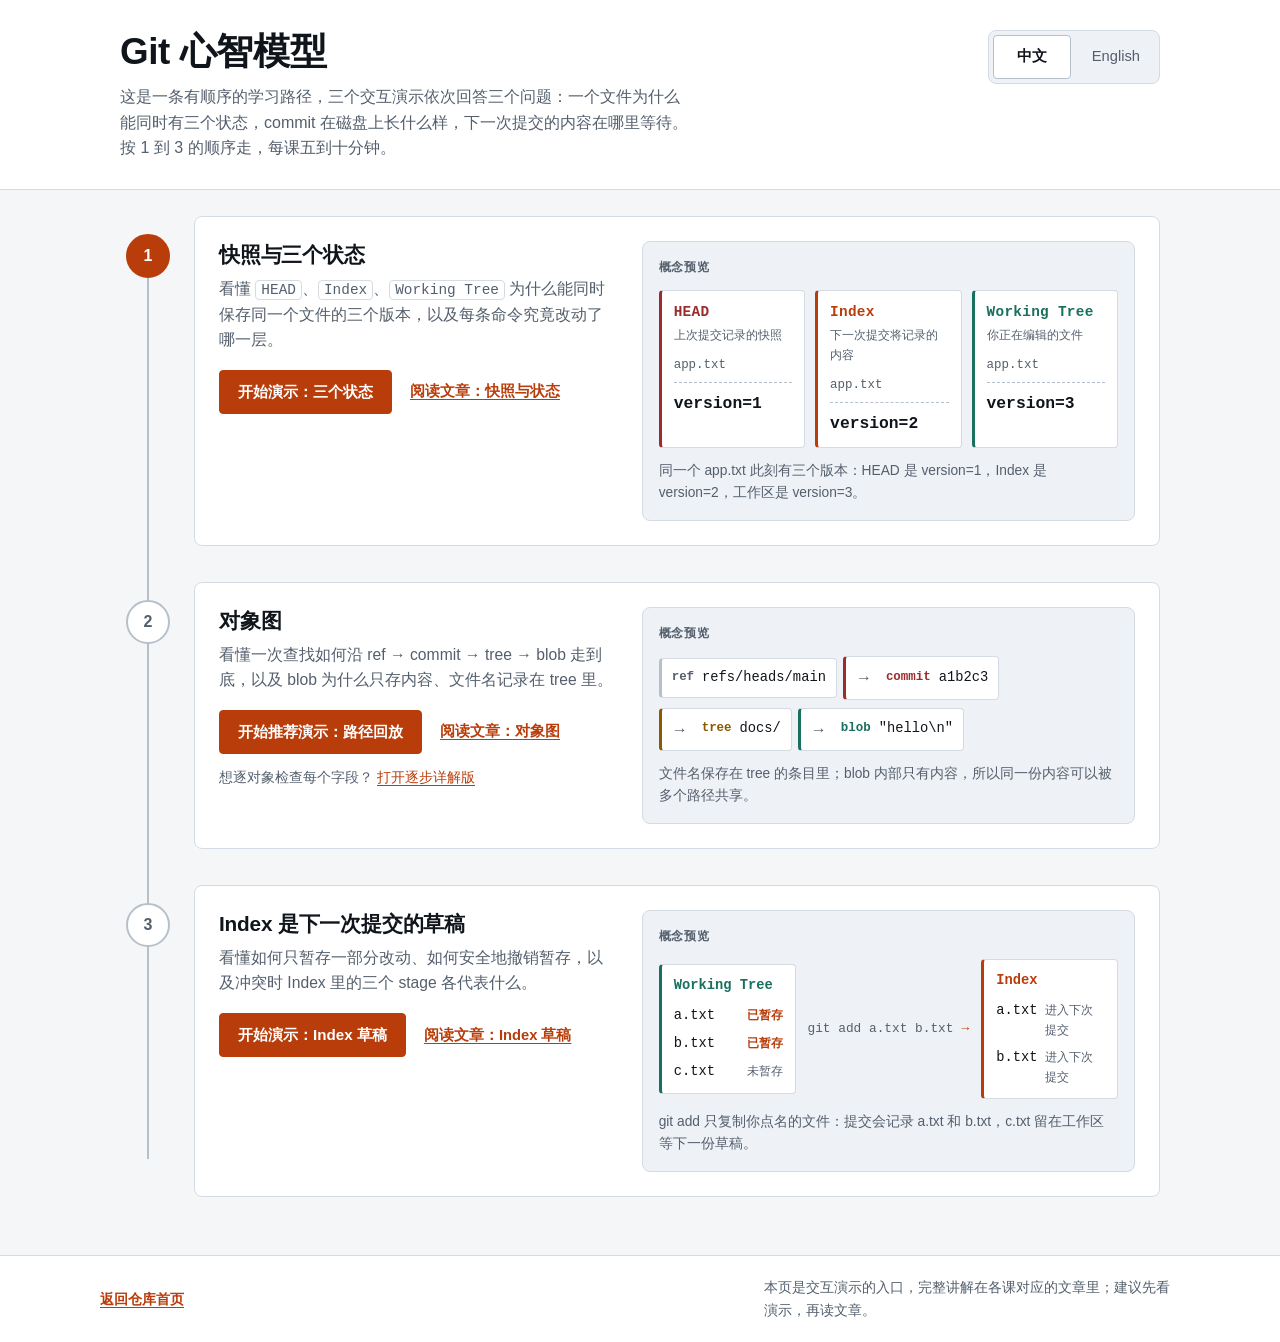
==== interactive/git-mental-model/index.html @ 74ba5b16 "docs: 添加 Git 心智模型交互学习入口 Co-authored-by: OpenAI Codex <codex@openai.com>" ====
<!DOCTYPE html>
<html lang="zh-CN">
<head>
<meta charset="utf-8">
<meta name="viewport" content="width=device-width, initial-scale=1">
<meta name="color-scheme" content="light dark">
<title>Git 心智模型：交互学习路径</title>
<meta name="description" content="Git 心智模型交互演示入口：按顺序学习快照与三个状态、对象图、Index 草稿。">
<!--
  Entrance hub for the my-git mental-model interactives.

  DESIGN_VARIANCE: 5
  MOTION_INTENSITY: 3
  VISUAL_DENSITY: 5

  Greenfield hub page inside the established cool-gray and burnt-orange
  system shared by the lesson pages. Signature idea: one continuous route
  line down the left edge whose numbered nodes are anchor links, so the
  recommended learning order is the navigation itself. Instructional copy
  lives in the single I18N object at the bottom; the static HTML carries
  the Chinese strings so the page works with JavaScript disabled.
-->
<style>
  :root {
    color-scheme: light dark;

    --bg: #f4f6f8;
    --panel: #ffffff;
    --panel-2: #eef1f5;
    --ink: #10151b;
    --muted: #545f6d;
    --line: #d5dbe3;
    --line-strong: #b6c0cb;
    --accent: #b93d0b;
    --accent-ink: #ffffff;
    --accent-soft: #fbeee6;

    --commit: #9b2c2c;
    --tree: #8b5a00;
    --blob: #19705f;

    --font-ui: -apple-system, BlinkMacSystemFont, "Segoe UI", "Noto Sans",
      "PingFang SC", "Hiragino Sans GB", "Microsoft YaHei", sans-serif;
    --font-mono: ui-monospace, SFMono-Regular, "SF Mono", Menlo, Consolas,
      "Liberation Mono", monospace;

    --r-s: 4px;
    --r-m: 8px;

    --shell: 1080px;
  }

  @media (prefers-color-scheme: dark) {
    :root {
      --bg: #0d1117;
      --panel: #151b23;
      --panel-2: #1b222b;
      --ink: #e6edf3;
      --muted: #9aa6b2;
      --line: #28313b;
      --line-strong: #3b4653;
      --accent: #fb923c;
      --accent-ink: #12171d;
      --accent-soft: #251d16;

      --commit: #ff8a8a;
      --tree: #f2bd5b;
      --blob: #5bd2b7;
    }
  }

  * { box-sizing: border-box; }

  html { -webkit-text-size-adjust: 100%; }

  body {
    margin: 0;
    background: var(--bg);
    color: var(--ink);
    font-family: var(--font-ui);
    font-size: 16px;
    line-height: 1.6;
    overflow-wrap: break-word;
  }

  code, kbd, pre, samp { font-family: var(--font-mono); }

  a { color: var(--accent); text-underline-offset: 3px; }
  a:hover { text-decoration-thickness: 2px; }

  :focus-visible {
    outline: 3px solid var(--accent);
    outline-offset: 2px;
    border-radius: var(--r-s);
  }

  .skip {
    position: absolute;
    left: -9999px;
    top: 8px;
    background: var(--panel);
    color: var(--ink);
    border: 1px solid var(--line-strong);
    border-radius: var(--r-s);
    padding: 10px 14px;
    z-index: 5;
  }
  .skip:focus { left: 16px; }

  .shell {
    max-width: var(--shell);
    margin: 0 auto;
    padding: 0 20px;
  }

  .visually-hidden {
    position: absolute;
    width: 1px;
    height: 1px;
    margin: -1px;
    padding: 0;
    overflow: hidden;
    clip: rect(0 0 0 0);
    clip-path: inset(50%);
    white-space: nowrap;
    border: 0;
  }

  /* Masthead ------------------------------------------------------------- */

  .masthead {
    border-bottom: 1px solid var(--line);
    background: var(--panel);
  }

  .masthead__inner {
    display: flex;
    flex-wrap: wrap;
    align-items: flex-start;
    gap: 20px 32px;
    padding-top: 30px;
    padding-bottom: 28px;
  }

  .masthead__text { flex: 1 1 340px; min-width: 0; }

  h1 {
    margin: 0 0 10px;
    font-size: clamp(1.55rem, 1.15rem + 1.7vw, 2.3rem);
    line-height: 1.2;
    letter-spacing: -0.01em;
  }

  .deck {
    margin: 0;
    max-width: 64ch;
    color: var(--muted);
    font-size: 1rem;
  }

  .lang {
    display: flex;
    gap: 6px;
    padding: 4px;
    border: 1px solid var(--line);
    border-radius: var(--r-m);
    background: var(--panel-2);
    flex: 0 0 auto;
  }

  .lang button {
    min-height: 44px;
    min-width: 78px;
    padding: 0 14px;
    border: 1px solid transparent;
    border-radius: var(--r-s);
    background: transparent;
    color: var(--muted);
    font: inherit;
    font-size: 0.92rem;
    cursor: pointer;
    transition: background-color 120ms ease, color 120ms ease;
  }

  .lang button:hover { color: var(--ink); }

  .lang button[aria-pressed="true"] {
    background: var(--panel);
    border-color: var(--line-strong);
    color: var(--ink);
    font-weight: 600;
  }

  /* Course route --------------------------------------------------------- */

  .course { padding: 8px 0 40px; }

  .course__list {
    list-style: none;
    margin: 0;
    padding: 0;
    position: relative;
  }

  /* The one continuous route line that connects the three lessons. */
  .course__list::before {
    content: "";
    position: absolute;
    left: 27px;
    top: 56px;
    bottom: 56px;
    width: 2px;
    background: var(--line-strong);
  }

  .lesson {
    position: relative;
    display: grid;
    grid-template-columns: 56px minmax(0, 1fr);
    column-gap: 18px;
    padding: 18px 0;
  }

  .lesson__node {
    grid-column: 1;
    justify-self: center;
    position: relative;
    z-index: 1;
    display: inline-flex;
    align-items: center;
    justify-content: center;
    width: 44px;
    height: 44px;
    margin-top: 18px;
    border: 2px solid var(--line-strong);
    border-radius: 50%;
    background: var(--panel);
    color: var(--muted);
    font-weight: 700;
    font-size: 1rem;
    text-decoration: none;
    transition: border-color 140ms ease, color 140ms ease,
      background-color 140ms ease;
  }

  .lesson__node:hover {
    border-color: var(--accent);
    color: var(--accent);
  }

  .lesson__node--start {
    background: var(--accent);
    border-color: var(--accent);
    color: var(--accent-ink);
  }

  .lesson__node--start:hover {
    color: var(--accent-ink);
    filter: brightness(1.08);
  }

  .lesson__panel {
    grid-column: 2;
    min-width: 0;
    display: grid;
    gap: 18px 28px;
    padding: 20px;
    background: var(--panel);
    border: 1px solid var(--line);
    border-radius: var(--r-m);
  }

  @media (min-width: 900px) {
    .lesson__panel {
      grid-template-columns: minmax(0, 4fr) minmax(0, 5fr);
      align-items: start;
      padding: 24px;
    }
  }

  .lesson__text { min-width: 0; }

  .lesson__title {
    margin: 0 0 8px;
    font-size: 1.3rem;
    line-height: 1.3;
    letter-spacing: -0.01em;
  }

  .lesson__point {
    margin: 0;
    color: var(--muted);
    font-size: 0.98rem;
    max-width: 56ch;
  }

  .lesson__actions {
    display: flex;
    flex-wrap: wrap;
    align-items: center;
    gap: 10px 18px;
    margin-top: 18px;
  }

  .btn {
    display: inline-flex;
    align-items: center;
    justify-content: center;
    min-height: 44px;
    min-width: 44px;
    padding: 0 18px;
    border: 1px solid var(--line-strong);
    border-radius: var(--r-s);
    background: var(--panel);
    color: var(--ink);
    font: inherit;
    font-size: 0.95rem;
    text-decoration: none;
    cursor: pointer;
    transition: background-color 120ms ease, border-color 120ms ease;
  }

  .btn:hover { background: var(--panel-2); }

  .btn--primary {
    background: var(--accent);
    border-color: var(--accent);
    color: var(--accent-ink);
    font-weight: 600;
  }

  .btn--primary:hover { background: var(--accent); filter: brightness(1.08); }
  .btn--primary:focus-visible { outline-color: var(--ink); }

  .lesson__article {
    display: inline-flex;
    align-items: center;
    min-height: 44px;
    font-size: 0.92rem;
    font-weight: 600;
  }

  .lesson__alt {
    margin: 12px 0 0;
    font-size: 0.9rem;
    color: var(--muted);
  }

  /* Concept previews ----------------------------------------------------- */

  .preview {
    min-width: 0;
    padding: 16px;
    background: var(--panel-2);
    border: 1px solid var(--line);
    border-radius: var(--r-m);
  }

  .preview__title {
    margin: 0 0 12px;
    font-size: 0.78rem;
    font-weight: 700;
    letter-spacing: 0.05em;
    text-transform: uppercase;
    color: var(--muted);
  }

  .preview__cap {
    margin: 12px 0 0;
    font-size: 0.86rem;
    color: var(--muted);
  }

  .preview__cap code,
  .lesson__point code,
  .lesson__alt code {
    padding: 1px 5px;
    border: 1px solid var(--line);
    border-radius: var(--r-s);
    background: var(--panel);
    font-size: 0.92em;
  }

  /* Lesson 1: three states of one file */

  .states {
    display: grid;
    grid-template-columns: repeat(3, minmax(0, 1fr));
    gap: 10px;
  }

  @media (max-width: 560px) {
    .states { grid-template-columns: minmax(0, 1fr); }
  }

  .state {
    min-width: 0;
    padding: 10px 12px;
    background: var(--panel);
    border: 1px solid var(--line);
    border-left-width: 3px;
    border-radius: var(--r-s);
  }

  .state--head { border-left-color: var(--commit); }
  .state--index { border-left-color: var(--accent); }
  .state--work { border-left-color: var(--blob); }

  .state__name {
    margin: 0;
    font-family: var(--font-mono);
    font-size: 0.9rem;
    font-weight: 700;
    letter-spacing: 0.02em;
  }

  .state--head .state__name { color: var(--commit); }
  .state--index .state__name { color: var(--accent); }
  .state--work .state__name { color: var(--blob); }

  .state__role {
    margin: 2px 0 10px;
    font-size: 0.78rem;
    color: var(--muted);
  }

  .state__file {
    margin: 0;
    padding-bottom: 6px;
    border-bottom: 1px dashed var(--line-strong);
    font-family: var(--font-mono);
    font-size: 0.78rem;
    color: var(--muted);
  }

  .state__value {
    margin: 0;
    padding-top: 8px;
    font-family: var(--font-mono);
    font-size: 1.02rem;
    font-weight: 700;
  }

  /* Lesson 2: object graph chain */

  .chain {
    list-style: none;
    margin: 0;
    padding: 0;
    display: flex;
    flex-wrap: wrap;
    align-items: center;
    gap: 8px 6px;
  }

  .chain__node {
    display: inline-flex;
    align-items: center;
    gap: 8px;
    min-width: 0;
    padding: 8px 10px;
    background: var(--panel);
    border: 1px solid var(--line);
    border-left-width: 3px;
    border-radius: var(--r-s);
  }

  .chain__node + .chain__node::before {
    content: "\2192";
    margin-right: 6px;
    color: var(--muted);
    font-weight: 700;
  }

  .chain__node--ref { border-left-color: var(--line-strong); }
  .chain__node--commit { border-left-color: var(--commit); }
  .chain__node--tree { border-left-color: var(--tree); }
  .chain__node--blob { border-left-color: var(--blob); }

  .chain__kind {
    font-family: var(--font-mono);
    font-size: 0.78rem;
    font-weight: 700;
  }

  .chain__node--ref .chain__kind { color: var(--muted); }
  .chain__node--commit .chain__kind { color: var(--commit); }
  .chain__node--tree .chain__kind { color: var(--tree); }
  .chain__node--blob .chain__kind { color: var(--blob); }

  .chain__node code {
    font-size: 0.86rem;
    overflow-wrap: anywhere;
  }

  /* Lesson 3: index as the next commit draft */

  .draft {
    display: grid;
    gap: 12px;
  }

  @media (min-width: 560px) {
    .draft {
      grid-template-columns: minmax(0, 1fr) auto minmax(0, 1fr);
      align-items: center;
    }
  }

  .draft__col {
    min-width: 0;
    padding: 10px 12px;
    background: var(--panel);
    border: 1px solid var(--line);
    border-radius: var(--r-s);
  }

  .draft__col--index { border-left: 3px solid var(--accent); }
  .draft__col--work { border-left: 3px solid var(--blob); }

  .draft__name {
    margin: 0 0 8px;
    font-family: var(--font-mono);
    font-size: 0.86rem;
    font-weight: 700;
  }

  .draft__col--index .draft__name { color: var(--accent); }
  .draft__col--work .draft__name { color: var(--blob); }

  .draft__list {
    list-style: none;
    margin: 0;
    padding: 0;
    display: grid;
    gap: 6px;
  }

  .draft__list li {
    display: flex;
    align-items: baseline;
    justify-content: space-between;
    gap: 8px;
    font-size: 0.86rem;
  }

  .draft__list code { font-size: 0.86rem; }

  .draft__mark { font-size: 0.78rem; color: var(--muted); }
  .draft__mark--staged { color: var(--accent); font-weight: 600; }

  .draft__cmd {
    margin: 0;
    display: flex;
    align-items: center;
    gap: 8px;
    font-family: var(--font-mono);
    font-size: 0.8rem;
    color: var(--muted);
    white-space: nowrap;
  }

  .draft__arrow { color: var(--accent); font-weight: 700; }

  @media (max-width: 559px) {
    .draft__cmd { justify-content: center; }
    .draft__arrow { display: inline-block; transform: rotate(90deg); }
  }

  /* Entrance reveal ------------------------------------------------------ */

  @keyframes lesson-in {
    from { opacity: 0; transform: translateY(10px); }
    to { opacity: 1; transform: none; }
  }

  .lesson { animation: lesson-in 480ms cubic-bezier(0.2, 0.7, 0.3, 1) both; }
  .lesson:nth-child(2) { animation-delay: 90ms; }
  .lesson:nth-child(3) { animation-delay: 180ms; }

  /* Footer --------------------------------------------------------------- */

  .colophon {
    border-top: 1px solid var(--line);
    background: var(--panel);
  }

  .colophon__inner {
    display: flex;
    flex-wrap: wrap;
    gap: 10px 24px;
    align-items: center;
    justify-content: space-between;
    padding: 20px 0;
    font-size: 0.9rem;
    color: var(--muted);
  }

  .colophon__note { margin: 0; max-width: 52ch; }

  .back-link {
    display: inline-flex;
    align-items: center;
    min-height: 44px;
    font-weight: 600;
  }

  /* Mobile --------------------------------------------------------------- */

  @media (max-width: 767px) {
    .course__list::before { left: 21px; top: 48px; bottom: 48px; }

    .lesson {
      grid-template-columns: 44px minmax(0, 1fr);
      column-gap: 12px;
      padding: 14px 0;
    }

    .lesson__node {
      width: 38px;
      height: 38px;
      margin-top: 14px;
      font-size: 0.92rem;
    }
  }

  @media (prefers-reduced-motion: reduce) {
    *, *::before, *::after {
      animation-duration: 0.001ms !important;
      animation-iteration-count: 1 !important;
      transition-duration: 0.001ms !important;
      scroll-behavior: auto !important;
    }
  }
</style>
</head>
<body>

<a class="skip" href="#path" data-i18n="skip">跳到学习路径</a>

<header class="masthead">
  <div class="shell masthead__inner">
    <div class="masthead__text">
      <h1 data-i18n="h1">Git 心智模型</h1>
      <p class="deck" data-i18n="deck">这是一条有顺序的学习路径，三个交互演示依次回答三个问题：一个文件为什么能同时有三个状态，commit 在磁盘上长什么样，下一次提交的内容在哪里等待。按 1 到 3 的顺序走，每课五到十分钟。</p>
    </div>
    <div class="lang" role="group" aria-label="Language / 语言">
      <button type="button" id="lang-zh" aria-pressed="true" lang="zh-CN">中文</button>
      <button type="button" id="lang-en" aria-pressed="false" lang="en">English</button>
    </div>
  </div>
</header>

<main id="path" tabindex="-1">
  <div class="shell">
    <nav class="course" data-i18n-label="course-label" aria-label="学习路径">
      <ol class="course__list">

        <li class="lesson">
          <a class="lesson__node lesson__node--start" href="#lesson-1">
            <span aria-hidden="true">1</span>
            <span class="visually-hidden" data-i18n="node-1">第 1 课：快照与三个状态</span>
          </a>
          <section class="lesson__panel" id="lesson-1" aria-labelledby="lesson-1-title">
            <div class="lesson__text">
              <h2 class="lesson__title" id="lesson-1-title" data-i18n="m1-title">快照与三个状态</h2>
              <p class="lesson__point" data-i18n="m1-point">看懂 <code>HEAD</code>、<code>Index</code>、<code>Working Tree</code> 为什么能同时保存同一个文件的三个版本，以及每条命令究竟改动了哪一层。</p>
              <div class="lesson__actions">
                <a class="btn btn--primary" href="snapshots-and-state.html" data-i18n="m1-cta">开始演示：三个状态</a>
                <a class="lesson__article" href="https://xirong.github.io/my-git/01-getting-started/git-mental-model-01-snapshots.html" data-href-zh="https://xirong.github.io/my-git/01-getting-started/git-mental-model-01-snapshots.html" data-href-en="https://xirong.github.io/my-git/01-getting-started/01-getting-started_en/git-mental-model-01-snapshots_en.html" data-i18n="m1-article">阅读文章：快照与状态</a>
              </div>
            </div>
            <div class="preview">
              <p class="preview__title" data-i18n="preview-label">概念预览</p>
              <div class="states">
                <div class="state state--head">
                  <p class="state__name">HEAD</p>
                  <p class="state__role" data-i18n="m1-head-role">上次提交记录的快照</p>
                  <p class="state__file">app.txt</p>
                  <p class="state__value">version=1</p>
                </div>
                <div class="state state--index">
                  <p class="state__name">Index</p>
                  <p class="state__role" data-i18n="m1-index-role">下一次提交将记录的内容</p>
                  <p class="state__file">app.txt</p>
                  <p class="state__value">version=2</p>
                </div>
                <div class="state state--work">
                  <p class="state__name">Working Tree</p>
                  <p class="state__role" data-i18n="m1-work-role">你正在编辑的文件</p>
                  <p class="state__file">app.txt</p>
                  <p class="state__value">version=3</p>
                </div>
              </div>
              <p class="preview__cap" data-i18n="m1-cap">同一个 app.txt 此刻有三个版本：HEAD 是 version=1，Index 是 version=2，工作区是 version=3。</p>
            </div>
          </section>
        </li>

        <li class="lesson">
          <a class="lesson__node" href="#lesson-2">
            <span aria-hidden="true">2</span>
            <span class="visually-hidden" data-i18n="node-2">第 2 课：对象图</span>
          </a>
          <section class="lesson__panel" id="lesson-2" aria-labelledby="lesson-2-title">
            <div class="lesson__text">
              <h2 class="lesson__title" id="lesson-2-title" data-i18n="m2-title">对象图</h2>
              <p class="lesson__point" data-i18n="m2-point">看懂一次查找如何沿 ref → commit → tree → blob 走到底，以及 blob 为什么只存内容、文件名记录在 tree 里。</p>
              <div class="lesson__actions">
                <a class="btn btn--primary" href="object-graph-cinematic.html" data-i18n="m2-cta">开始推荐演示：路径回放</a>
                <a class="lesson__article" href="https://xirong.github.io/my-git/01-getting-started/git-mental-model-02-object-graph.html" data-href-zh="https://xirong.github.io/my-git/01-getting-started/git-mental-model-02-object-graph.html" data-href-en="https://xirong.github.io/my-git/01-getting-started/01-getting-started_en/git-mental-model-02-object-graph_en.html" data-i18n="m2-article">阅读文章：对象图</a>
              </div>
              <p class="lesson__alt">
                <span data-i18n="m2-alt-pre">想逐对象检查每个字段？</span>
                <a href="object-graph.html" data-i18n="m2-alt-link">打开逐步详解版</a>
              </p>
            </div>
            <div class="preview">
              <p class="preview__title" data-i18n="preview-label">概念预览</p>
              <ol class="chain">
                <li class="chain__node chain__node--ref">
                  <span class="chain__kind">ref</span><code>refs/heads/main</code>
                </li>
                <li class="chain__node chain__node--commit">
                  <span class="chain__kind">commit</span><code>a1b2c3</code>
                </li>
                <li class="chain__node chain__node--tree">
                  <span class="chain__kind">tree</span><code>docs/</code>
                </li>
                <li class="chain__node chain__node--blob">
                  <span class="chain__kind">blob</span><code>"hello\n"</code>
                </li>
              </ol>
              <p class="preview__cap" data-i18n="m2-cap">文件名保存在 tree 的条目里；blob 内部只有内容，所以同一份内容可以被多个路径共享。</p>
            </div>
          </section>
        </li>

        <li class="lesson">
          <a class="lesson__node" href="#lesson-3">
            <span aria-hidden="true">3</span>
            <span class="visually-hidden" data-i18n="node-3">第 3 课：Index 是下一次提交的草稿</span>
          </a>
          <section class="lesson__panel" id="lesson-3" aria-labelledby="lesson-3-title">
            <div class="lesson__text">
              <h2 class="lesson__title" id="lesson-3-title" data-i18n="m3-title">Index 是下一次提交的草稿</h2>
              <p class="lesson__point" data-i18n="m3-point">看懂如何只暂存一部分改动、如何安全地撤销暂存，以及冲突时 Index 里的三个 stage 各代表什么。</p>
              <div class="lesson__actions">
                <a class="btn btn--primary" href="index-as-draft.html" data-i18n="m3-cta">开始演示：Index 草稿</a>
                <a class="lesson__article" href="https://xirong.github.io/my-git/01-getting-started/git-mental-model-03-index.html" data-href-zh="https://xirong.github.io/my-git/01-getting-started/git-mental-model-03-index.html" data-href-en="https://xirong.github.io/my-git/01-getting-started/01-getting-started_en/git-mental-model-03-index_en.html" data-i18n="m3-article">阅读文章：Index 草稿</a>
              </div>
            </div>
            <div class="preview">
              <p class="preview__title" data-i18n="preview-label">概念预览</p>
              <div class="draft">
                <div class="draft__col draft__col--work">
                  <p class="draft__name">Working Tree</p>
                  <ul class="draft__list">
                    <li><code>a.txt</code><span class="draft__mark draft__mark--staged" data-i18n="m3-staged">已暂存</span></li>
                    <li><code>b.txt</code><span class="draft__mark draft__mark--staged" data-i18n="m3-staged-2">已暂存</span></li>
                    <li><code>c.txt</code><span class="draft__mark" data-i18n="m3-unstaged">未暂存</span></li>
                  </ul>
                </div>
                <p class="draft__cmd"><span>git add a.txt b.txt</span><span class="draft__arrow" aria-hidden="true">&rarr;</span></p>
                <div class="draft__col draft__col--index">
                  <p class="draft__name">Index</p>
                  <ul class="draft__list">
                    <li><code>a.txt</code><span class="draft__mark" data-i18n="m3-in-next">进入下次提交</span></li>
                    <li><code>b.txt</code><span class="draft__mark" data-i18n="m3-in-next-2">进入下次提交</span></li>
                  </ul>
                </div>
              </div>
              <p class="preview__cap" data-i18n="m3-cap">git add 只复制你点名的文件：提交会记录 a.txt 和 b.txt，c.txt 留在工作区等下一份草稿。</p>
            </div>
          </section>
        </li>

      </ol>
    </nav>
  </div>
</main>

<footer class="colophon">
  <div class="shell colophon__inner">
    <a class="back-link" href="../../" data-i18n="foot-back">返回仓库首页</a>
    <p class="colophon__note" data-i18n="foot-note">本页是交互演示的入口，完整讲解在各课对应的文章里；建议先看演示，再读文章。</p>
  </div>
</footer>

<noscript><style>.lang { display: none; }</style></noscript>

<script>
(function () {
  "use strict";

  /* All visible instructional copy lives in this one object. The static
     HTML above carries the zh strings so the page reads fully with
     JavaScript disabled; this script only swaps languages. */
  var I18N = {
    zh: {
      "__title": "Git 心智模型：交互学习路径",
      "__desc": "Git 心智模型交互演示入口：按顺序学习快照与三个状态、对象图、Index 草稿。",
      "skip": "跳到学习路径",
      "h1": "Git 心智模型",
      "deck": "这是一条有顺序的学习路径，三个交互演示依次回答三个问题：一个文件为什么能同时有三个状态，commit 在磁盘上长什么样，下一次提交的内容在哪里等待。按 1 到 3 的顺序走，每课五到十分钟。",
      "course-label": "学习路径",
      "node-1": "第 1 课：快照与三个状态",
      "node-2": "第 2 课：对象图",
      "node-3": "第 3 课：Index 是下一次提交的草稿",
      "preview-label": "概念预览",
      "m1-title": "快照与三个状态",
      "m1-point": "看懂 HEAD、Index、Working Tree 为什么能同时保存同一个文件的三个版本，以及每条命令究竟改动了哪一层。",
      "m1-cta": "开始演示：三个状态",
      "m1-article": "阅读文章：快照与状态",
      "m1-head-role": "上次提交记录的快照",
      "m1-index-role": "下一次提交将记录的内容",
      "m1-work-role": "你正在编辑的文件",
      "m1-cap": "同一个 app.txt 此刻有三个版本：HEAD 是 version=1，Index 是 version=2，工作区是 version=3。",
      "m2-title": "对象图",
      "m2-point": "看懂一次查找如何沿 ref → commit → tree → blob 走到底，以及 blob 为什么只存内容、文件名记录在 tree 里。",
      "m2-cta": "开始推荐演示：路径回放",
      "m2-article": "阅读文章：对象图",
      "m2-alt-pre": "想逐对象检查每个字段？",
      "m2-alt-link": "打开逐步详解版",
      "m2-cap": "文件名保存在 tree 的条目里；blob 内部只有内容，所以同一份内容可以被多个路径共享。",
      "m3-title": "Index 是下一次提交的草稿",
      "m3-point": "看懂如何只暂存一部分改动、如何安全地撤销暂存，以及冲突时 Index 里的三个 stage 各代表什么。",
      "m3-cta": "开始演示：Index 草稿",
      "m3-article": "阅读文章：Index 草稿",
      "m3-staged": "已暂存",
      "m3-staged-2": "已暂存",
      "m3-unstaged": "未暂存",
      "m3-in-next": "进入下次提交",
      "m3-in-next-2": "进入下次提交",
      "m3-cap": "git add 只复制你点名的文件：提交会记录 a.txt 和 b.txt，c.txt 留在工作区等下一份草稿。",
      "foot-back": "返回仓库首页",
      "foot-note": "本页是交互演示的入口，完整讲解在各课对应的文章里；建议先看演示，再读文章。"
    },
    en: {
      "__title": "Git mental model: an interactive learning path",
      "__desc": "Entrance to the Git mental-model interactives: snapshots and three states, the object graph, and the index as a draft, in order.",
      "skip": "Skip to the learning path",
      "h1": "Git mental model",
      "deck": "This is an ordered learning path. Three interactive demos answer three questions in sequence: why one file can hold three states at once, what a commit looks like on disk, and where the content of your next commit waits. Follow 1 to 3; each lesson takes five to ten minutes.",
      "course-label": "Learning path",
      "node-1": "Lesson 1: snapshots and three states",
      "node-2": "Lesson 2: the object graph",
      "node-3": "Lesson 3: the index is the draft of the next commit",
      "preview-label": "Concept preview",
      "m1-title": "Snapshots and three states",
      "m1-point": "See why HEAD, the index, and the working tree can hold three versions of the same file at once, and which layer each command actually changes.",
      "m1-cta": "Start the demo: three states",
      "m1-article": "Read the article: snapshots and state",
      "m1-head-role": "Snapshot recorded by the last commit",
      "m1-index-role": "What the next commit will record",
      "m1-work-role": "The file you are editing",
      "m1-cap": "One app.txt holds three versions right now: HEAD has version=1, the index has version=2, and the working tree has version=3.",
      "m2-title": "The object graph",
      "m2-point": "Follow one lookup from ref to commit to tree to blob, and see why a blob stores only content while filenames are recorded in the tree.",
      "m2-cta": "Start the recommended demo: the lookup replay",
      "m2-article": "Read the article: the object graph",
      "m2-alt-pre": "Want to inspect each object field by field?",
      "m2-alt-link": "Open the step-by-step version",
      "m2-cap": "Filenames live in tree entries; a blob holds only content, so many paths can share the same content.",
      "m3-title": "The index is the draft of the next commit",
      "m3-point": "See how to stage only part of your changes, how to unstage safely, and what the three index stages mean during a conflict.",
      "m3-cta": "Start the demo: the index draft",
      "m3-article": "Read the article: the index as a draft",
      "m3-staged": "staged",
      "m3-staged-2": "staged",
      "m3-unstaged": "not staged",
      "m3-in-next": "in the next commit",
      "m3-in-next-2": "in the next commit",
      "m3-cap": "git add copies only the files you name: the commit will record a.txt and b.txt, while c.txt stays in the working tree for the next draft.",
      "foot-back": "Back to the repository home",
      "foot-note": "This page is the entrance to the interactive demos; the linked articles carry the full explanations. Try the demo first, then read."
    }
  };

  var lang = "zh";
  var langZh = document.getElementById("lang-zh");
  var langEn = document.getElementById("lang-en");
  var descMeta = document.querySelector('meta[name="description"]');

  /* m1-point and similar nodes carry inline <code> children in zh, so the
     zh source of truth is the HTML itself, captured once before any swap. */
  var zhSnapshot = new Map();

  function captureZh() {
    var nodes = document.querySelectorAll("[data-i18n]");
    for (var i = 0; i < nodes.length; i += 1) {
      var node = nodes[i];
      zhSnapshot.set(node, { html: node.innerHTML, text: node.textContent });
    }
  }

  function setLang(next) {
    lang = next;
    document.documentElement.lang = lang === "en" ? "en" : "zh-CN";
    document.title = I18N[lang]["__title"];
    if (descMeta) { descMeta.setAttribute("content", I18N[lang]["__desc"]); }
    langZh.setAttribute("aria-pressed", String(lang === "zh"));
    langEn.setAttribute("aria-pressed", String(lang === "en"));

    var nodes = document.querySelectorAll("[data-i18n]");
    for (var i = 0; i < nodes.length; i += 1) {
      var node = nodes[i];
      var key = node.getAttribute("data-i18n");
      if (lang === "zh") {
        var saved = zhSnapshot.get(node);
        if (saved) {
          if (saved.html !== node.textContent && saved.html.indexOf("<") !== -1) {
            node.innerHTML = saved.html;
          } else {
            node.textContent = saved.text;
          }
        }
      } else if (Object.prototype.hasOwnProperty.call(I18N.en, key)) {
        node.textContent = I18N.en[key];
      }
    }

    var labeled = document.querySelectorAll("[data-i18n-label]");
    for (var j = 0; j < labeled.length; j += 1) {
      var el = labeled[j];
      var labelKey = el.getAttribute("data-i18n-label");
      if (Object.prototype.hasOwnProperty.call(I18N[lang], labelKey)) {
        el.setAttribute("aria-label", I18N[lang][labelKey]);
      }
    }

    var localizedLinks = document.querySelectorAll("[data-href-zh][data-href-en]");
    for (var k = 0; k < localizedLinks.length; k += 1) {
      localizedLinks[k].setAttribute("href", localizedLinks[k].getAttribute("data-href-" + lang));
    }
  }

  captureZh();
  langZh.addEventListener("click", function () { setLang("zh"); });
  langEn.addEventListener("click", function () { setLang("en"); });
})();
</script>

</body>
</html>
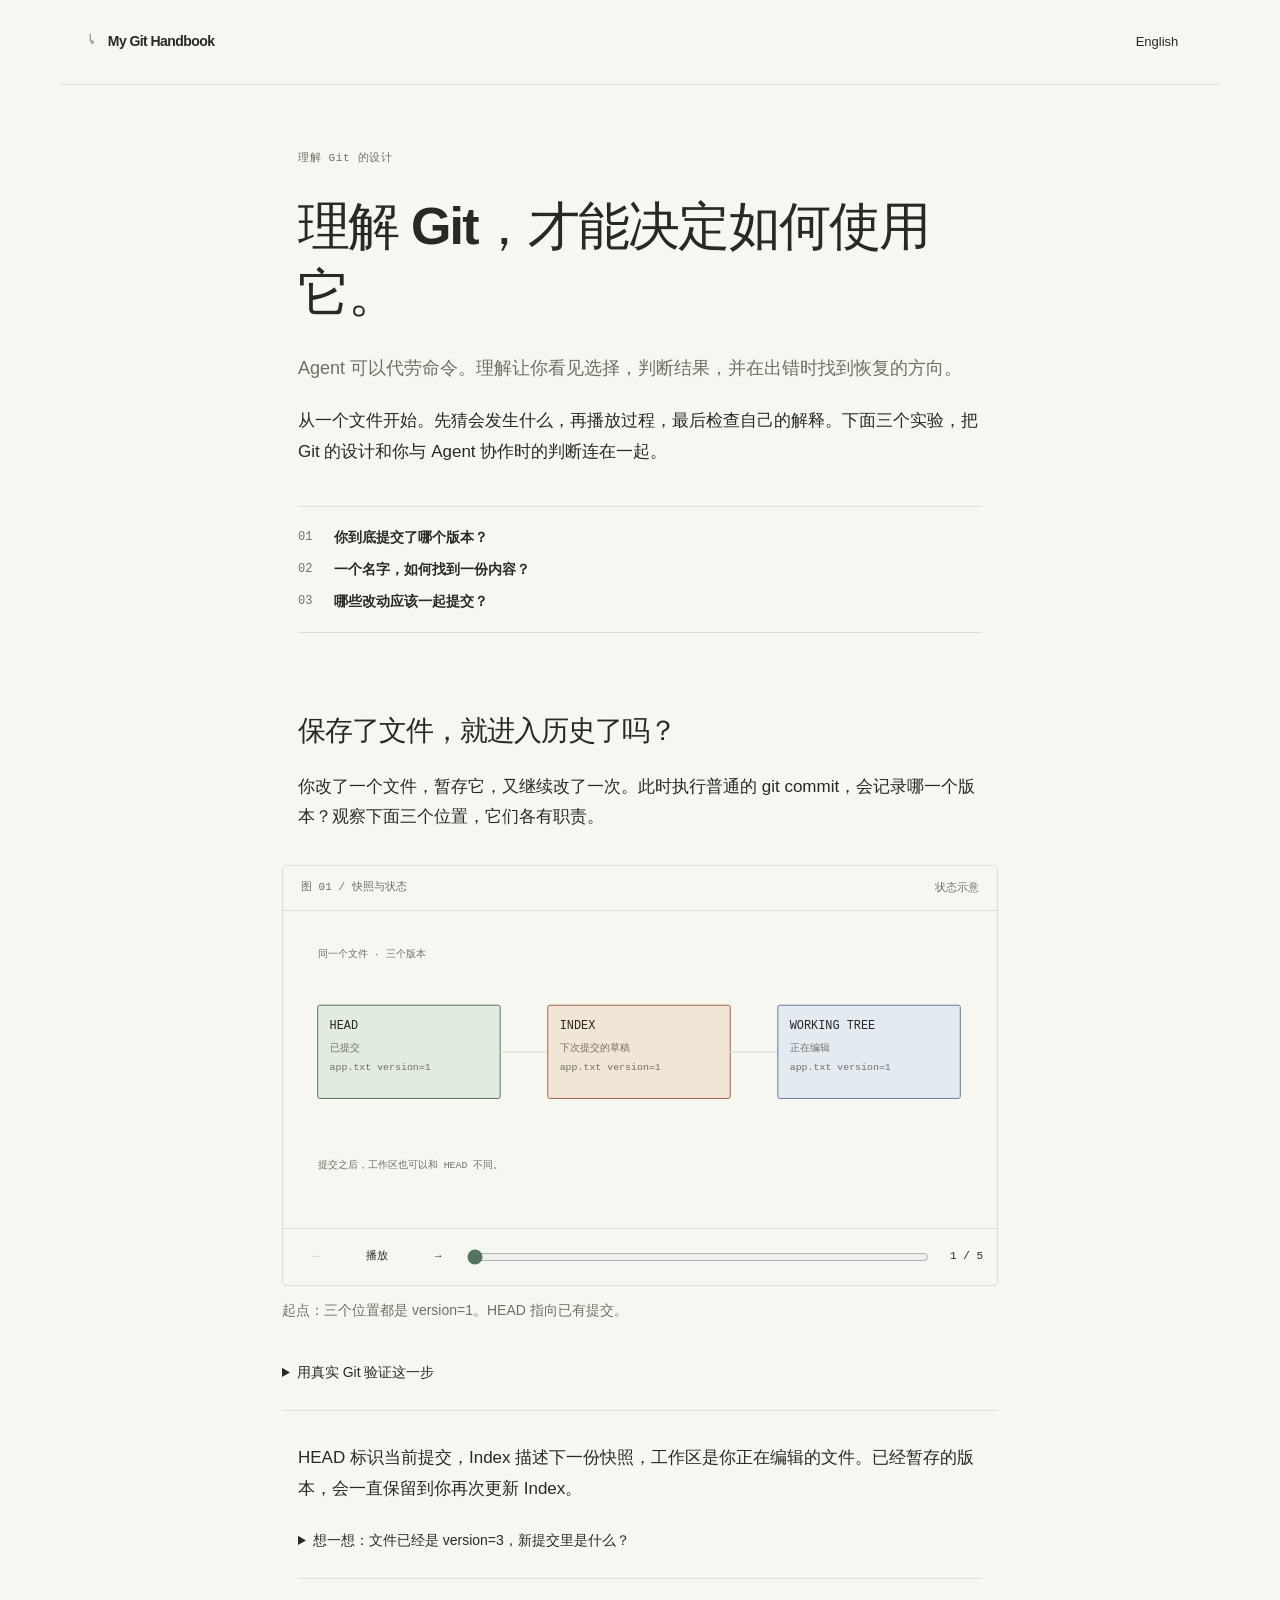
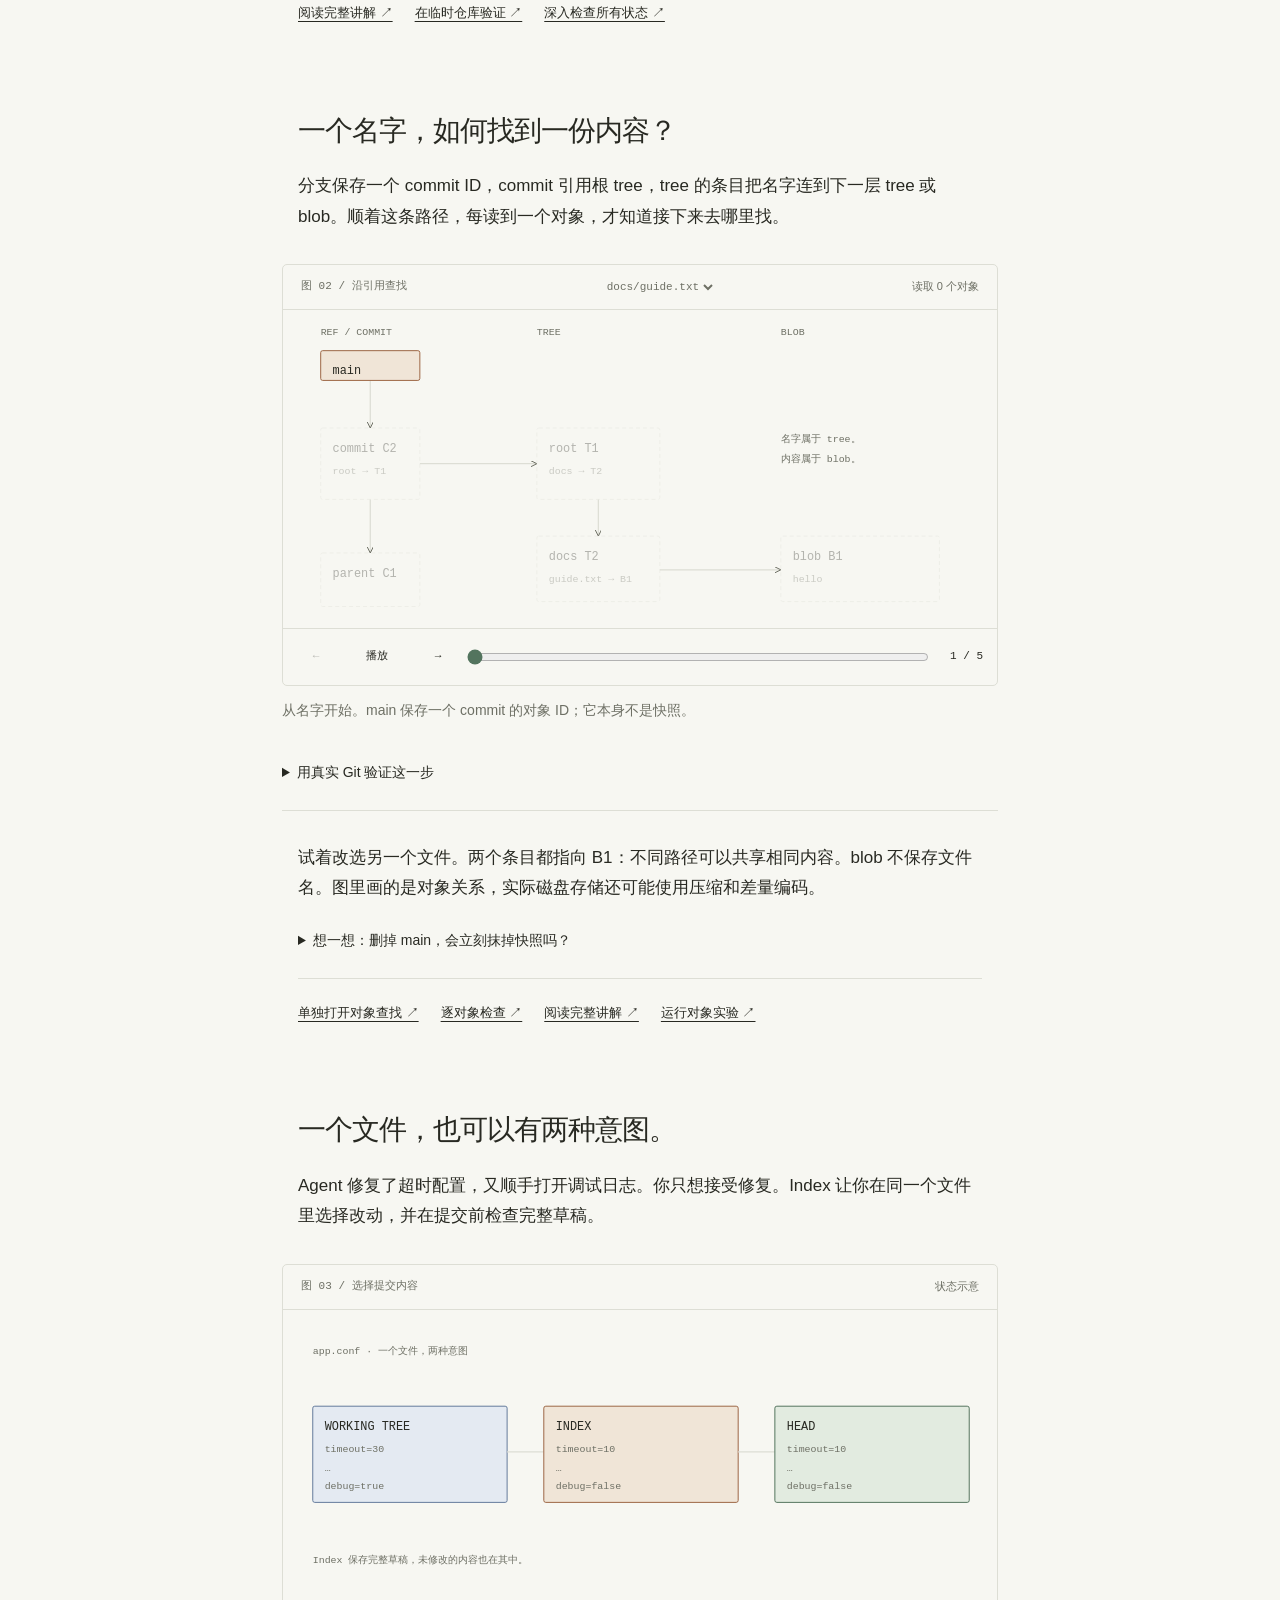
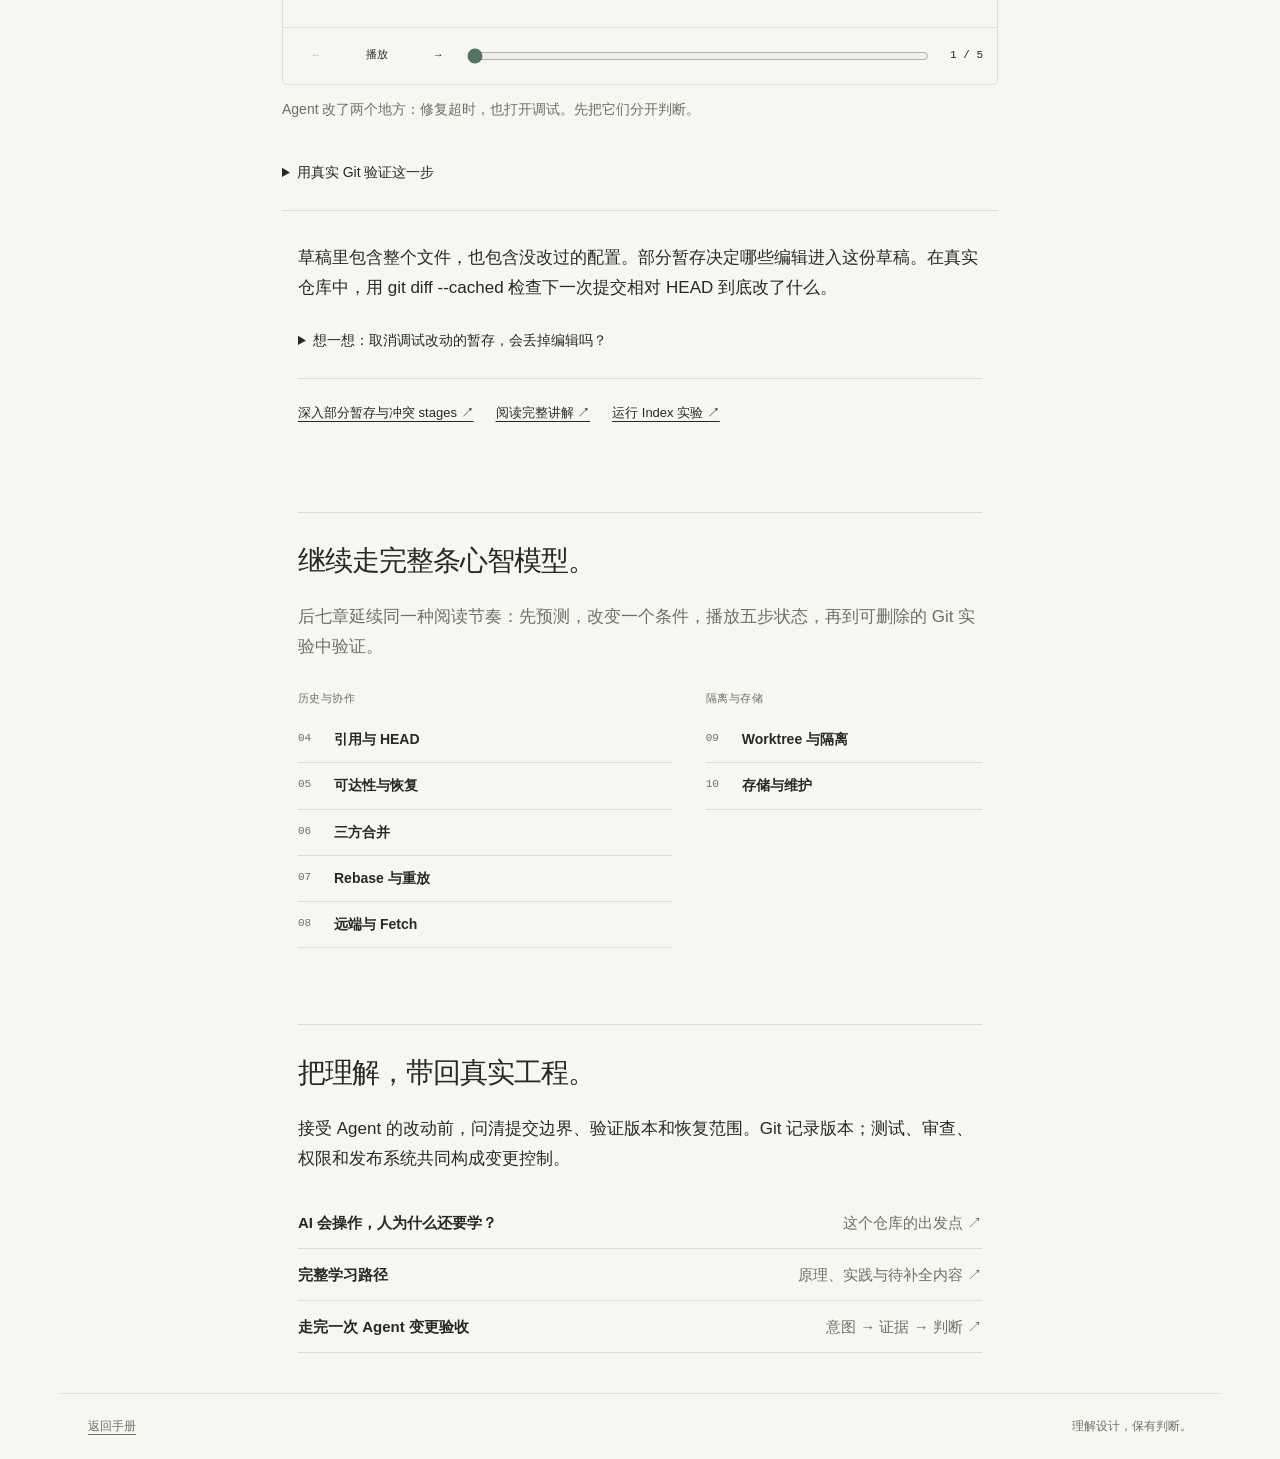
==== commit a0c9a07a: "docs: 完善 Git 原理课程与工程实践知识体系 Co-authored-by: OpenAI Codex <codex@openai.com>" ====
--- a/interactive/git-mental-model/index.html
+++ b/interactive/git-mental-model/index.html
@@ -1,945 +1,71 @@
 <!DOCTYPE html>
 <html lang="zh-CN">
 <head>
-<meta charset="utf-8">
-<meta name="viewport" content="width=device-width, initial-scale=1">
-<meta name="color-scheme" content="light dark">
-<title>Git 心智模型：交互学习路径</title>
-<meta name="description" content="Git 心智模型交互演示入口：按顺序学习快照与三个状态、对象图、Index 草稿。">
-<!--
-  Entrance hub for the my-git mental-model interactives.
-
-  DESIGN_VARIANCE: 5
-  MOTION_INTENSITY: 3
-  VISUAL_DENSITY: 5
-
-  Greenfield hub page inside the established cool-gray and burnt-orange
-  system shared by the lesson pages. Signature idea: one continuous route
-  line down the left edge whose numbered nodes are anchor links, so the
-  recommended learning order is the navigation itself. Instructional copy
-  lives in the single I18N object at the bottom; the static HTML carries
-  the Chinese strings so the page works with JavaScript disabled.
--->
-<style>
-  :root {
-    color-scheme: light dark;
-
-    --bg: #f4f6f8;
-    --panel: #ffffff;
-    --panel-2: #eef1f5;
-    --ink: #10151b;
-    --muted: #545f6d;
-    --line: #d5dbe3;
-    --line-strong: #b6c0cb;
-    --accent: #b93d0b;
-    --accent-ink: #ffffff;
-    --accent-soft: #fbeee6;
-
-    --commit: #9b2c2c;
-    --tree: #8b5a00;
-    --blob: #19705f;
-
-    --font-ui: -apple-system, BlinkMacSystemFont, "Segoe UI", "Noto Sans",
-      "PingFang SC", "Hiragino Sans GB", "Microsoft YaHei", sans-serif;
-    --font-mono: ui-monospace, SFMono-Regular, "SF Mono", Menlo, Consolas,
-      "Liberation Mono", monospace;
-
-    --r-s: 4px;
-    --r-m: 8px;
-
-    --shell: 1080px;
-  }
-
-  @media (prefers-color-scheme: dark) {
-    :root {
-      --bg: #0d1117;
-      --panel: #151b23;
-      --panel-2: #1b222b;
-      --ink: #e6edf3;
-      --muted: #9aa6b2;
-      --line: #28313b;
-      --line-strong: #3b4653;
-      --accent: #fb923c;
-      --accent-ink: #12171d;
-      --accent-soft: #251d16;
-
-      --commit: #ff8a8a;
-      --tree: #f2bd5b;
-      --blob: #5bd2b7;
-    }
-  }
-
-  * { box-sizing: border-box; }
-
-  html { -webkit-text-size-adjust: 100%; }
-
-  body {
-    margin: 0;
-    background: var(--bg);
-    color: var(--ink);
-    font-family: var(--font-ui);
-    font-size: 16px;
-    line-height: 1.6;
-    overflow-wrap: break-word;
-  }
-
-  code, kbd, pre, samp { font-family: var(--font-mono); }
-
-  a { color: var(--accent); text-underline-offset: 3px; }
-  a:hover { text-decoration-thickness: 2px; }
-
-  :focus-visible {
-    outline: 3px solid var(--accent);
-    outline-offset: 2px;
-    border-radius: var(--r-s);
-  }
-
-  .skip {
-    position: absolute;
-    left: -9999px;
-    top: 8px;
-    background: var(--panel);
-    color: var(--ink);
-    border: 1px solid var(--line-strong);
-    border-radius: var(--r-s);
-    padding: 10px 14px;
-    z-index: 5;
-  }
-  .skip:focus { left: 16px; }
-
-  .shell {
-    max-width: var(--shell);
-    margin: 0 auto;
-    padding: 0 20px;
-  }
-
-  .visually-hidden {
-    position: absolute;
-    width: 1px;
-    height: 1px;
-    margin: -1px;
-    padding: 0;
-    overflow: hidden;
-    clip: rect(0 0 0 0);
-    clip-path: inset(50%);
-    white-space: nowrap;
-    border: 0;
-  }
-
-  /* Masthead ------------------------------------------------------------- */
-
-  .masthead {
-    border-bottom: 1px solid var(--line);
-    background: var(--panel);
-  }
-
-  .masthead__inner {
-    display: flex;
-    flex-wrap: wrap;
-    align-items: flex-start;
-    gap: 20px 32px;
-    padding-top: 30px;
-    padding-bottom: 28px;
-  }
-
-  .masthead__text { flex: 1 1 340px; min-width: 0; }
-
-  h1 {
-    margin: 0 0 10px;
-    font-size: clamp(1.55rem, 1.15rem + 1.7vw, 2.3rem);
-    line-height: 1.2;
-    letter-spacing: -0.01em;
-  }
-
-  .deck {
-    margin: 0;
-    max-width: 64ch;
-    color: var(--muted);
-    font-size: 1rem;
-  }
-
-  .lang {
-    display: flex;
-    gap: 6px;
-    padding: 4px;
-    border: 1px solid var(--line);
-    border-radius: var(--r-m);
-    background: var(--panel-2);
-    flex: 0 0 auto;
-  }
-
-  .lang button {
-    min-height: 44px;
-    min-width: 78px;
-    padding: 0 14px;
-    border: 1px solid transparent;
-    border-radius: var(--r-s);
-    background: transparent;
-    color: var(--muted);
-    font: inherit;
-    font-size: 0.92rem;
-    cursor: pointer;
-    transition: background-color 120ms ease, color 120ms ease;
-  }
-
-  .lang button:hover { color: var(--ink); }
-
-  .lang button[aria-pressed="true"] {
-    background: var(--panel);
-    border-color: var(--line-strong);
-    color: var(--ink);
-    font-weight: 600;
-  }
-
-  /* Course route --------------------------------------------------------- */
-
-  .course { padding: 8px 0 40px; }
-
-  .course__list {
-    list-style: none;
-    margin: 0;
-    padding: 0;
-    position: relative;
-  }
-
-  /* The one continuous route line that connects the three lessons. */
-  .course__list::before {
-    content: "";
-    position: absolute;
-    left: 27px;
-    top: 56px;
-    bottom: 56px;
-    width: 2px;
-    background: var(--line-strong);
-  }
-
-  .lesson {
-    position: relative;
-    display: grid;
-    grid-template-columns: 56px minmax(0, 1fr);
-    column-gap: 18px;
-    padding: 18px 0;
-  }
-
-  .lesson__node {
-    grid-column: 1;
-    justify-self: center;
-    position: relative;
-    z-index: 1;
-    display: inline-flex;
-    align-items: center;
-    justify-content: center;
-    width: 44px;
-    height: 44px;
-    margin-top: 18px;
-    border: 2px solid var(--line-strong);
-    border-radius: 50%;
-    background: var(--panel);
-    color: var(--muted);
-    font-weight: 700;
-    font-size: 1rem;
-    text-decoration: none;
-    transition: border-color 140ms ease, color 140ms ease,
-      background-color 140ms ease;
-  }
-
-  .lesson__node:hover {
-    border-color: var(--accent);
-    color: var(--accent);
-  }
-
-  .lesson__node--start {
-    background: var(--accent);
-    border-color: var(--accent);
-    color: var(--accent-ink);
-  }
-
-  .lesson__node--start:hover {
-    color: var(--accent-ink);
-    filter: brightness(1.08);
-  }
-
-  .lesson__panel {
-    grid-column: 2;
-    min-width: 0;
-    display: grid;
-    gap: 18px 28px;
-    padding: 20px;
-    background: var(--panel);
-    border: 1px solid var(--line);
-    border-radius: var(--r-m);
-  }
-
-  @media (min-width: 900px) {
-    .lesson__panel {
-      grid-template-columns: minmax(0, 4fr) minmax(0, 5fr);
-      align-items: start;
-      padding: 24px;
-    }
-  }
-
-  .lesson__text { min-width: 0; }
-
-  .lesson__title {
-    margin: 0 0 8px;
-    font-size: 1.3rem;
-    line-height: 1.3;
-    letter-spacing: -0.01em;
-  }
-
-  .lesson__point {
-    margin: 0;
-    color: var(--muted);
-    font-size: 0.98rem;
-    max-width: 56ch;
-  }
-
-  .lesson__actions {
-    display: flex;
-    flex-wrap: wrap;
-    align-items: center;
-    gap: 10px 18px;
-    margin-top: 18px;
-  }
-
-  .btn {
-    display: inline-flex;
-    align-items: center;
-    justify-content: center;
-    min-height: 44px;
-    min-width: 44px;
-    padding: 0 18px;
-    border: 1px solid var(--line-strong);
-    border-radius: var(--r-s);
-    background: var(--panel);
-    color: var(--ink);
-    font: inherit;
-    font-size: 0.95rem;
-    text-decoration: none;
-    cursor: pointer;
-    transition: background-color 120ms ease, border-color 120ms ease;
-  }
-
-  .btn:hover { background: var(--panel-2); }
-
-  .btn--primary {
-    background: var(--accent);
-    border-color: var(--accent);
-    color: var(--accent-ink);
-    font-weight: 600;
-  }
-
-  .btn--primary:hover { background: var(--accent); filter: brightness(1.08); }
-  .btn--primary:focus-visible { outline-color: var(--ink); }
-
-  .lesson__article {
-    display: inline-flex;
-    align-items: center;
-    min-height: 44px;
-    font-size: 0.92rem;
-    font-weight: 600;
-  }
-
-  .lesson__alt {
-    margin: 12px 0 0;
-    font-size: 0.9rem;
-    color: var(--muted);
-  }
-
-  /* Concept previews ----------------------------------------------------- */
-
-  .preview {
-    min-width: 0;
-    padding: 16px;
-    background: var(--panel-2);
-    border: 1px solid var(--line);
-    border-radius: var(--r-m);
-  }
-
-  .preview__title {
-    margin: 0 0 12px;
-    font-size: 0.78rem;
-    font-weight: 700;
-    letter-spacing: 0.05em;
-    text-transform: uppercase;
-    color: var(--muted);
-  }
-
-  .preview__cap {
-    margin: 12px 0 0;
-    font-size: 0.86rem;
-    color: var(--muted);
-  }
-
-  .preview__cap code,
-  .lesson__point code,
-  .lesson__alt code {
-    padding: 1px 5px;
-    border: 1px solid var(--line);
-    border-radius: var(--r-s);
-    background: var(--panel);
-    font-size: 0.92em;
-  }
-
-  /* Lesson 1: three states of one file */
-
-  .states {
-    display: grid;
-    grid-template-columns: repeat(3, minmax(0, 1fr));
-    gap: 10px;
-  }
-
-  @media (max-width: 560px) {
-    .states { grid-template-columns: minmax(0, 1fr); }
-  }
-
-  .state {
-    min-width: 0;
-    padding: 10px 12px;
-    background: var(--panel);
-    border: 1px solid var(--line);
-    border-left-width: 3px;
-    border-radius: var(--r-s);
-  }
-
-  .state--head { border-left-color: var(--commit); }
-  .state--index { border-left-color: var(--accent); }
-  .state--work { border-left-color: var(--blob); }
-
-  .state__name {
-    margin: 0;
-    font-family: var(--font-mono);
-    font-size: 0.9rem;
-    font-weight: 700;
-    letter-spacing: 0.02em;
-  }
-
-  .state--head .state__name { color: var(--commit); }
-  .state--index .state__name { color: var(--accent); }
-  .state--work .state__name { color: var(--blob); }
-
-  .state__role {
-    margin: 2px 0 10px;
-    font-size: 0.78rem;
-    color: var(--muted);
-  }
-
-  .state__file {
-    margin: 0;
-    padding-bottom: 6px;
-    border-bottom: 1px dashed var(--line-strong);
-    font-family: var(--font-mono);
-    font-size: 0.78rem;
-    color: var(--muted);
-  }
-
-  .state__value {
-    margin: 0;
-    padding-top: 8px;
-    font-family: var(--font-mono);
-    font-size: 1.02rem;
-    font-weight: 700;
-  }
-
-  /* Lesson 2: object graph chain */
-
-  .chain {
-    list-style: none;
-    margin: 0;
-    padding: 0;
-    display: flex;
-    flex-wrap: wrap;
-    align-items: center;
-    gap: 8px 6px;
-  }
-
-  .chain__node {
-    display: inline-flex;
-    align-items: center;
-    gap: 8px;
-    min-width: 0;
-    padding: 8px 10px;
-    background: var(--panel);
-    border: 1px solid var(--line);
-    border-left-width: 3px;
-    border-radius: var(--r-s);
-  }
-
-  .chain__node + .chain__node::before {
-    content: "\2192";
-    margin-right: 6px;
-    color: var(--muted);
-    font-weight: 700;
-  }
-
-  .chain__node--ref { border-left-color: var(--line-strong); }
-  .chain__node--commit { border-left-color: var(--commit); }
-  .chain__node--tree { border-left-color: var(--tree); }
-  .chain__node--blob { border-left-color: var(--blob); }
-
-  .chain__kind {
-    font-family: var(--font-mono);
-    font-size: 0.78rem;
-    font-weight: 700;
-  }
-
-  .chain__node--ref .chain__kind { color: var(--muted); }
-  .chain__node--commit .chain__kind { color: var(--commit); }
-  .chain__node--tree .chain__kind { color: var(--tree); }
-  .chain__node--blob .chain__kind { color: var(--blob); }
-
-  .chain__node code {
-    font-size: 0.86rem;
-    overflow-wrap: anywhere;
-  }
-
-  /* Lesson 3: index as the next commit draft */
-
-  .draft {
-    display: grid;
-    gap: 12px;
-  }
-
-  @media (min-width: 560px) {
-    .draft {
-      grid-template-columns: minmax(0, 1fr) auto minmax(0, 1fr);
-      align-items: center;
-    }
-  }
-
-  .draft__col {
-    min-width: 0;
-    padding: 10px 12px;
-    background: var(--panel);
-    border: 1px solid var(--line);
-    border-radius: var(--r-s);
-  }
-
-  .draft__col--index { border-left: 3px solid var(--accent); }
-  .draft__col--work { border-left: 3px solid var(--blob); }
-
-  .draft__name {
-    margin: 0 0 8px;
-    font-family: var(--font-mono);
-    font-size: 0.86rem;
-    font-weight: 700;
-  }
-
-  .draft__col--index .draft__name { color: var(--accent); }
-  .draft__col--work .draft__name { color: var(--blob); }
-
-  .draft__list {
-    list-style: none;
-    margin: 0;
-    padding: 0;
-    display: grid;
-    gap: 6px;
-  }
-
-  .draft__list li {
-    display: flex;
-    align-items: baseline;
-    justify-content: space-between;
-    gap: 8px;
-    font-size: 0.86rem;
-  }
-
-  .draft__list code { font-size: 0.86rem; }
-
-  .draft__mark { font-size: 0.78rem; color: var(--muted); }
-  .draft__mark--staged { color: var(--accent); font-weight: 600; }
-
-  .draft__cmd {
-    margin: 0;
-    display: flex;
-    align-items: center;
-    gap: 8px;
-    font-family: var(--font-mono);
-    font-size: 0.8rem;
-    color: var(--muted);
-    white-space: nowrap;
-  }
-
-  .draft__arrow { color: var(--accent); font-weight: 700; }
-
-  @media (max-width: 559px) {
-    .draft__cmd { justify-content: center; }
-    .draft__arrow { display: inline-block; transform: rotate(90deg); }
-  }
-
-  /* Entrance reveal ------------------------------------------------------ */
-
-  @keyframes lesson-in {
-    from { opacity: 0; transform: translateY(10px); }
-    to { opacity: 1; transform: none; }
-  }
-
-  .lesson { animation: lesson-in 480ms cubic-bezier(0.2, 0.7, 0.3, 1) both; }
-  .lesson:nth-child(2) { animation-delay: 90ms; }
-  .lesson:nth-child(3) { animation-delay: 180ms; }
-
-  /* Footer --------------------------------------------------------------- */
-
-  .colophon {
-    border-top: 1px solid var(--line);
-    background: var(--panel);
-  }
-
-  .colophon__inner {
-    display: flex;
-    flex-wrap: wrap;
-    gap: 10px 24px;
-    align-items: center;
-    justify-content: space-between;
-    padding: 20px 0;
-    font-size: 0.9rem;
-    color: var(--muted);
-  }
-
-  .colophon__note { margin: 0; max-width: 52ch; }
-
-  .back-link {
-    display: inline-flex;
-    align-items: center;
-    min-height: 44px;
-    font-weight: 600;
-  }
-
-  /* Mobile --------------------------------------------------------------- */
-
-  @media (max-width: 767px) {
-    .course__list::before { left: 21px; top: 48px; bottom: 48px; }
-
-    .lesson {
-      grid-template-columns: 44px minmax(0, 1fr);
-      column-gap: 12px;
-      padding: 14px 0;
-    }
-
-    .lesson__node {
-      width: 38px;
-      height: 38px;
-      margin-top: 14px;
-      font-size: 0.92rem;
-    }
-  }
-
-  @media (prefers-reduced-motion: reduce) {
-    *, *::before, *::after {
-      animation-duration: 0.001ms !important;
-      animation-iteration-count: 1 !important;
-      transition-duration: 0.001ms !important;
-      scroll-behavior: auto !important;
-    }
-  }
-</style>
-</head>
-<body>
-
-<a class="skip" href="#path" data-i18n="skip">跳到学习路径</a>
-
-<header class="masthead">
-  <div class="shell masthead__inner">
-    <div class="masthead__text">
-      <h1 data-i18n="h1">Git 心智模型</h1>
-      <p class="deck" data-i18n="deck">这是一条有顺序的学习路径，三个交互演示依次回答三个问题：一个文件为什么能同时有三个状态，commit 在磁盘上长什么样，下一次提交的内容在哪里等待。按 1 到 3 的顺序走，每课五到十分钟。</p>
-    </div>
-    <div class="lang" role="group" aria-label="Language / 语言">
-      <button type="button" id="lang-zh" aria-pressed="true" lang="zh-CN">中文</button>
-      <button type="button" id="lang-en" aria-pressed="false" lang="en">English</button>
-    </div>
-  </div>
-</header>
-
-<main id="path" tabindex="-1">
-  <div class="shell">
-    <nav class="course" data-i18n-label="course-label" aria-label="学习路径">
-      <ol class="course__list">
-
-        <li class="lesson">
-          <a class="lesson__node lesson__node--start" href="#lesson-1">
-            <span aria-hidden="true">1</span>
-            <span class="visually-hidden" data-i18n="node-1">第 1 课：快照与三个状态</span>
-          </a>
-          <section class="lesson__panel" id="lesson-1" aria-labelledby="lesson-1-title">
-            <div class="lesson__text">
-              <h2 class="lesson__title" id="lesson-1-title" data-i18n="m1-title">快照与三个状态</h2>
-              <p class="lesson__point" data-i18n="m1-point">看懂 <code>HEAD</code>、<code>Index</code>、<code>Working Tree</code> 为什么能同时保存同一个文件的三个版本，以及每条命令究竟改动了哪一层。</p>
-              <div class="lesson__actions">
-                <a class="btn btn--primary" href="snapshots-and-state.html" data-i18n="m1-cta">开始演示：三个状态</a>
-                <a class="lesson__article" href="https://xirong.github.io/my-git/01-getting-started/git-mental-model-01-snapshots.html" data-href-zh="https://xirong.github.io/my-git/01-getting-started/git-mental-model-01-snapshots.html" data-href-en="https://xirong.github.io/my-git/01-getting-started/01-getting-started_en/git-mental-model-01-snapshots_en.html" data-i18n="m1-article">阅读文章：快照与状态</a>
-              </div>
-            </div>
-            <div class="preview">
-              <p class="preview__title" data-i18n="preview-label">概念预览</p>
-              <div class="states">
-                <div class="state state--head">
-                  <p class="state__name">HEAD</p>
-                  <p class="state__role" data-i18n="m1-head-role">上次提交记录的快照</p>
-                  <p class="state__file">app.txt</p>
-                  <p class="state__value">version=1</p>
-                </div>
-                <div class="state state--index">
-                  <p class="state__name">Index</p>
-                  <p class="state__role" data-i18n="m1-index-role">下一次提交将记录的内容</p>
-                  <p class="state__file">app.txt</p>
-                  <p class="state__value">version=2</p>
-                </div>
-                <div class="state state--work">
-                  <p class="state__name">Working Tree</p>
-                  <p class="state__role" data-i18n="m1-work-role">你正在编辑的文件</p>
-                  <p class="state__file">app.txt</p>
-                  <p class="state__value">version=3</p>
-                </div>
-              </div>
-              <p class="preview__cap" data-i18n="m1-cap">同一个 app.txt 此刻有三个版本：HEAD 是 version=1，Index 是 version=2，工作区是 version=3。</p>
-            </div>
-          </section>
-        </li>
-
-        <li class="lesson">
-          <a class="lesson__node" href="#lesson-2">
-            <span aria-hidden="true">2</span>
-            <span class="visually-hidden" data-i18n="node-2">第 2 课：对象图</span>
-          </a>
-          <section class="lesson__panel" id="lesson-2" aria-labelledby="lesson-2-title">
-            <div class="lesson__text">
-              <h2 class="lesson__title" id="lesson-2-title" data-i18n="m2-title">对象图</h2>
-              <p class="lesson__point" data-i18n="m2-point">看懂一次查找如何沿 ref → commit → tree → blob 走到底，以及 blob 为什么只存内容、文件名记录在 tree 里。</p>
-              <div class="lesson__actions">
-                <a class="btn btn--primary" href="object-graph-cinematic.html" data-i18n="m2-cta">开始推荐演示：路径回放</a>
-                <a class="lesson__article" href="https://xirong.github.io/my-git/01-getting-started/git-mental-model-02-object-graph.html" data-href-zh="https://xirong.github.io/my-git/01-getting-started/git-mental-model-02-object-graph.html" data-href-en="https://xirong.github.io/my-git/01-getting-started/01-getting-started_en/git-mental-model-02-object-graph_en.html" data-i18n="m2-article">阅读文章：对象图</a>
-              </div>
-              <p class="lesson__alt">
-                <span data-i18n="m2-alt-pre">想逐对象检查每个字段？</span>
-                <a href="object-graph.html" data-i18n="m2-alt-link">打开逐步详解版</a>
-              </p>
-            </div>
-            <div class="preview">
-              <p class="preview__title" data-i18n="preview-label">概念预览</p>
-              <ol class="chain">
-                <li class="chain__node chain__node--ref">
-                  <span class="chain__kind">ref</span><code>refs/heads/main</code>
-                </li>
-                <li class="chain__node chain__node--commit">
-                  <span class="chain__kind">commit</span><code>a1b2c3</code>
-                </li>
-                <li class="chain__node chain__node--tree">
-                  <span class="chain__kind">tree</span><code>docs/</code>
-                </li>
-                <li class="chain__node chain__node--blob">
-                  <span class="chain__kind">blob</span><code>"hello\n"</code>
-                </li>
-              </ol>
-              <p class="preview__cap" data-i18n="m2-cap">文件名保存在 tree 的条目里；blob 内部只有内容，所以同一份内容可以被多个路径共享。</p>
-            </div>
-          </section>
-        </li>
-
-        <li class="lesson">
-          <a class="lesson__node" href="#lesson-3">
-            <span aria-hidden="true">3</span>
-            <span class="visually-hidden" data-i18n="node-3">第 3 课：Index 是下一次提交的草稿</span>
-          </a>
-          <section class="lesson__panel" id="lesson-3" aria-labelledby="lesson-3-title">
-            <div class="lesson__text">
-              <h2 class="lesson__title" id="lesson-3-title" data-i18n="m3-title">Index 是下一次提交的草稿</h2>
-              <p class="lesson__point" data-i18n="m3-point">看懂如何只暂存一部分改动、如何安全地撤销暂存，以及冲突时 Index 里的三个 stage 各代表什么。</p>
-              <div class="lesson__actions">
-                <a class="btn btn--primary" href="index-as-draft.html" data-i18n="m3-cta">开始演示：Index 草稿</a>
-                <a class="lesson__article" href="https://xirong.github.io/my-git/01-getting-started/git-mental-model-03-index.html" data-href-zh="https://xirong.github.io/my-git/01-getting-started/git-mental-model-03-index.html" data-href-en="https://xirong.github.io/my-git/01-getting-started/01-getting-started_en/git-mental-model-03-index_en.html" data-i18n="m3-article">阅读文章：Index 草稿</a>
-              </div>
-            </div>
-            <div class="preview">
-              <p class="preview__title" data-i18n="preview-label">概念预览</p>
-              <div class="draft">
-                <div class="draft__col draft__col--work">
-                  <p class="draft__name">Working Tree</p>
-                  <ul class="draft__list">
-                    <li><code>a.txt</code><span class="draft__mark draft__mark--staged" data-i18n="m3-staged">已暂存</span></li>
-                    <li><code>b.txt</code><span class="draft__mark draft__mark--staged" data-i18n="m3-staged-2">已暂存</span></li>
-                    <li><code>c.txt</code><span class="draft__mark" data-i18n="m3-unstaged">未暂存</span></li>
-                  </ul>
-                </div>
-                <p class="draft__cmd"><span>git add a.txt b.txt</span><span class="draft__arrow" aria-hidden="true">&rarr;</span></p>
-                <div class="draft__col draft__col--index">
-                  <p class="draft__name">Index</p>
-                  <ul class="draft__list">
-                    <li><code>a.txt</code><span class="draft__mark" data-i18n="m3-in-next">进入下次提交</span></li>
-                    <li><code>b.txt</code><span class="draft__mark" data-i18n="m3-in-next-2">进入下次提交</span></li>
-                  </ul>
-                </div>
-              </div>
-              <p class="preview__cap" data-i18n="m3-cap">git add 只复制你点名的文件：提交会记录 a.txt 和 b.txt，c.txt 留在工作区等下一份草稿。</p>
-            </div>
-          </section>
-        </li>
-
-      </ol>
-    </nav>
-  </div>
-</main>
-
-<footer class="colophon">
-  <div class="shell colophon__inner">
-    <a class="back-link" href="../../" data-i18n="foot-back">返回仓库首页</a>
-    <p class="colophon__note" data-i18n="foot-note">本页是交互演示的入口，完整讲解在各课对应的文章里；建议先看演示，再读文章。</p>
-  </div>
-</footer>
-
-<noscript><style>.lang { display: none; }</style></noscript>
-
-<script>
-(function () {
-  "use strict";
-
-  /* All visible instructional copy lives in this one object. The static
-     HTML above carries the zh strings so the page reads fully with
-     JavaScript disabled; this script only swaps languages. */
-  var I18N = {
-    zh: {
-      "__title": "Git 心智模型：交互学习路径",
-      "__desc": "Git 心智模型交互演示入口：按顺序学习快照与三个状态、对象图、Index 草稿。",
-      "skip": "跳到学习路径",
-      "h1": "Git 心智模型",
-      "deck": "这是一条有顺序的学习路径，三个交互演示依次回答三个问题：一个文件为什么能同时有三个状态，commit 在磁盘上长什么样，下一次提交的内容在哪里等待。按 1 到 3 的顺序走，每课五到十分钟。",
-      "course-label": "学习路径",
-      "node-1": "第 1 课：快照与三个状态",
-      "node-2": "第 2 课：对象图",
-      "node-3": "第 3 课：Index 是下一次提交的草稿",
-      "preview-label": "概念预览",
-      "m1-title": "快照与三个状态",
-      "m1-point": "看懂 HEAD、Index、Working Tree 为什么能同时保存同一个文件的三个版本，以及每条命令究竟改动了哪一层。",
-      "m1-cta": "开始演示：三个状态",
-      "m1-article": "阅读文章：快照与状态",
-      "m1-head-role": "上次提交记录的快照",
-      "m1-index-role": "下一次提交将记录的内容",
-      "m1-work-role": "你正在编辑的文件",
-      "m1-cap": "同一个 app.txt 此刻有三个版本：HEAD 是 version=1，Index 是 version=2，工作区是 version=3。",
-      "m2-title": "对象图",
-      "m2-point": "看懂一次查找如何沿 ref → commit → tree → blob 走到底，以及 blob 为什么只存内容、文件名记录在 tree 里。",
-      "m2-cta": "开始推荐演示：路径回放",
-      "m2-article": "阅读文章：对象图",
-      "m2-alt-pre": "想逐对象检查每个字段？",
-      "m2-alt-link": "打开逐步详解版",
-      "m2-cap": "文件名保存在 tree 的条目里；blob 内部只有内容，所以同一份内容可以被多个路径共享。",
-      "m3-title": "Index 是下一次提交的草稿",
-      "m3-point": "看懂如何只暂存一部分改动、如何安全地撤销暂存，以及冲突时 Index 里的三个 stage 各代表什么。",
-      "m3-cta": "开始演示：Index 草稿",
-      "m3-article": "阅读文章：Index 草稿",
-      "m3-staged": "已暂存",
-      "m3-staged-2": "已暂存",
-      "m3-unstaged": "未暂存",
-      "m3-in-next": "进入下次提交",
-      "m3-in-next-2": "进入下次提交",
-      "m3-cap": "git add 只复制你点名的文件：提交会记录 a.txt 和 b.txt，c.txt 留在工作区等下一份草稿。",
-      "foot-back": "返回仓库首页",
-      "foot-note": "本页是交互演示的入口，完整讲解在各课对应的文章里；建议先看演示，再读文章。"
-    },
-    en: {
-      "__title": "Git mental model: an interactive learning path",
-      "__desc": "Entrance to the Git mental-model interactives: snapshots and three states, the object graph, and the index as a draft, in order.",
-      "skip": "Skip to the learning path",
-      "h1": "Git mental model",
-      "deck": "This is an ordered learning path. Three interactive demos answer three questions in sequence: why one file can hold three states at once, what a commit looks like on disk, and where the content of your next commit waits. Follow 1 to 3; each lesson takes five to ten minutes.",
-      "course-label": "Learning path",
-      "node-1": "Lesson 1: snapshots and three states",
-      "node-2": "Lesson 2: the object graph",
-      "node-3": "Lesson 3: the index is the draft of the next commit",
-      "preview-label": "Concept preview",
-      "m1-title": "Snapshots and three states",
-      "m1-point": "See why HEAD, the index, and the working tree can hold three versions of the same file at once, and which layer each command actually changes.",
-      "m1-cta": "Start the demo: three states",
-      "m1-article": "Read the article: snapshots and state",
-      "m1-head-role": "Snapshot recorded by the last commit",
-      "m1-index-role": "What the next commit will record",
-      "m1-work-role": "The file you are editing",
-      "m1-cap": "One app.txt holds three versions right now: HEAD has version=1, the index has version=2, and the working tree has version=3.",
-      "m2-title": "The object graph",
-      "m2-point": "Follow one lookup from ref to commit to tree to blob, and see why a blob stores only content while filenames are recorded in the tree.",
-      "m2-cta": "Start the recommended demo: the lookup replay",
-      "m2-article": "Read the article: the object graph",
-      "m2-alt-pre": "Want to inspect each object field by field?",
-      "m2-alt-link": "Open the step-by-step version",
-      "m2-cap": "Filenames live in tree entries; a blob holds only content, so many paths can share the same content.",
-      "m3-title": "The index is the draft of the next commit",
-      "m3-point": "See how to stage only part of your changes, how to unstage safely, and what the three index stages mean during a conflict.",
-      "m3-cta": "Start the demo: the index draft",
-      "m3-article": "Read the article: the index as a draft",
-      "m3-staged": "staged",
-      "m3-staged-2": "staged",
-      "m3-unstaged": "not staged",
-      "m3-in-next": "in the next commit",
-      "m3-in-next-2": "in the next commit",
-      "m3-cap": "git add copies only the files you name: the commit will record a.txt and b.txt, while c.txt stays in the working tree for the next draft.",
-      "foot-back": "Back to the repository home",
-      "foot-note": "This page is the entrance to the interactive demos; the linked articles carry the full explanations. Try the demo first, then read."
-    }
-  };
-
-  var lang = "zh";
-  var langZh = document.getElementById("lang-zh");
-  var langEn = document.getElementById("lang-en");
-  var descMeta = document.querySelector('meta[name="description"]');
-
-  /* m1-point and similar nodes carry inline <code> children in zh, so the
-     zh source of truth is the HTML itself, captured once before any swap. */
-  var zhSnapshot = new Map();
-
-  function captureZh() {
-    var nodes = document.querySelectorAll("[data-i18n]");
-    for (var i = 0; i < nodes.length; i += 1) {
-      var node = nodes[i];
-      zhSnapshot.set(node, { html: node.innerHTML, text: node.textContent });
-    }
-  }
-
-  function setLang(next) {
-    lang = next;
-    document.documentElement.lang = lang === "en" ? "en" : "zh-CN";
-    document.title = I18N[lang]["__title"];
-    if (descMeta) { descMeta.setAttribute("content", I18N[lang]["__desc"]); }
-    langZh.setAttribute("aria-pressed", String(lang === "zh"));
-    langEn.setAttribute("aria-pressed", String(lang === "en"));
-
-    var nodes = document.querySelectorAll("[data-i18n]");
-    for (var i = 0; i < nodes.length; i += 1) {
-      var node = nodes[i];
-      var key = node.getAttribute("data-i18n");
-      if (lang === "zh") {
-        var saved = zhSnapshot.get(node);
-        if (saved) {
-          if (saved.html !== node.textContent && saved.html.indexOf("<") !== -1) {
-            node.innerHTML = saved.html;
-          } else {
-            node.textContent = saved.text;
-          }
-        }
-      } else if (Object.prototype.hasOwnProperty.call(I18N.en, key)) {
-        node.textContent = I18N.en[key];
-      }
-    }
-
-    var labeled = document.querySelectorAll("[data-i18n-label]");
-    for (var j = 0; j < labeled.length; j += 1) {
-      var el = labeled[j];
-      var labelKey = el.getAttribute("data-i18n-label");
-      if (Object.prototype.hasOwnProperty.call(I18N[lang], labelKey)) {
-        el.setAttribute("aria-label", I18N[lang][labelKey]);
-      }
-    }
-
-    var localizedLinks = document.querySelectorAll("[data-href-zh][data-href-en]");
-    for (var k = 0; k < localizedLinks.length; k += 1) {
-      localizedLinks[k].setAttribute("href", localizedLinks[k].getAttribute("data-href-" + lang));
-    }
-  }
-
-  captureZh();
-  langZh.addEventListener("click", function () { setLang("zh"); });
-  langEn.addEventListener("click", function () { setLang("en"); });
-})();
-</script>
-
-</body>
-</html>
+<meta charset="utf-8"><meta name="viewport" content="width=device-width,initial-scale=1"><meta name="color-scheme" content="light dark">
+<title>理解 Git，才能决定如何使用它 | My Git</title>
+<meta name="description" content="从三个可交互实验理解 Git 的快照、对象与提交草稿。让理解支撑判断。">
+<link rel="stylesheet" href="reading.css"><script src="reading.js" defer></script>
+</head><body>
+<a class="skip" href="#reading" data-en="Skip to reading">跳到正文</a>
+<header class="site-nav"><a class="brand" href="https://github.com/xirong/my-git"><span>↳</span> My Git Handbook</a><button class="language" type="button" aria-label="Switch language / 切换语言">English</button></header>
+<main id="reading">
+<p class="eyebrow" data-en="Git mental models">理解 Git 的设计</p>
+<h1 data-en="Understand Git. Know what to trust.">理解 Git，才能决定如何使用它。</h1>
+<p class="intro" data-en="An agent can run the commands. Understanding helps you see the choices, question the result, and recover when things go wrong.">Agent 可以代劳命令。理解让你看见选择，判断结果，并在出错时找到恢复的方向。</p>
+<p data-en="Start with one file. Predict what will change, play the sequence, then check your explanation. These experiments connect Git’s design to decisions you make with an agent.">从一个文件开始。先猜会发生什么，再播放过程，最后检查自己的解释。下面三个实验，把 Git 的设计和你与 Agent 协作时的判断连在一起。</p>
+<nav class="contents" aria-label="Contents / 本页目录">
+<a href="#snapshots"><span>01</span><b data-en="Which version did you actually commit?">你到底提交了哪个版本？</b></a>
+<a href="#objects"><span>02</span><b data-en="How does a name lead to a file?">一个名字，如何找到一份内容？</b></a>
+<a href="#draft"><span>03</span><b data-en="What belongs in the next commit?">哪些改动应该一起提交？</b></a>
+</nav>
+<section class="chapter" id="snapshots">
+<h2 data-en="Saving a file is not making history.">保存了文件，就进入历史了吗？</h2>
+<p data-en="You edit a file, stage it, then edit it again. Which version will a plain git commit record? Watch the three locations below. Each has its own role.">你改了一个文件，暂存它，又继续改了一次。此时执行普通的 git commit，会记录哪一个版本？观察下面三个位置，它们各有职责。</p>
+<div class="experiment" data-experiment="snapshots"><p data-en="Enable JavaScript for the animation, or use the article and lab below.">启用 JavaScript 可操作动画；也可以直接阅读下方文章和实验。</p></div>
+<p data-en="HEAD identifies the current commit. The index describes the next snapshot. The working tree is where you edit. A staged version stays put until you explicitly stage something else.">HEAD 标识当前提交，Index 描述下一份快照，工作区是你正在编辑的文件。已经暂存的版本，会一直保留到你再次更新 Index。</p>
+<details class="question"><summary data-en="Predict: the file says version=3. What does the new commit contain?">想一想：文件已经是 version=3，新提交里是什么？</summary><p data-en="version=2. That was the staged content. The later edit stays in the working tree. An agent saying “saved” does not establish what is recoverable from a commit.">是 version=2，因为暂存的是这个版本。后续编辑仍留在工作区。Agent 说“已保存”，还不足以证明哪些内容能从提交中恢复。</p></details>
+<div class="links"><a href="https://xirong.github.io/my-git/01-getting-started/git-mental-model-01-snapshots.html" data-link-en="https://xirong.github.io/my-git/01-getting-started/01-getting-started_en/git-mental-model-01-snapshots_en.html" data-en="Read the explanation ↗">阅读完整讲解 ↗</a><a href="https://github.com/xirong/my-git/tree/master/labs/git-mental-model/01-snapshots-and-state" data-en="Run the lab ↗">在临时仓库验证 ↗</a><a href="snapshots-and-state.html" data-en="Explore all states ↗">深入检查所有状态 ↗</a></div>
+</section>
+<section class="chapter" id="objects">
+<h2 data-en="A name is the beginning of a lookup.">一个名字，如何找到一份内容？</h2>
+<p data-en="A branch stores a commit ID. That commit refers to a root tree. Tree entries connect names to trees or blobs. Each read reveals the next object to inspect.">分支保存一个 commit ID，commit 引用根 tree，tree 的条目把名字连到下一层 tree 或 blob。顺着这条路径，每读到一个对象，才知道接下来去哪里找。</p>
+<div class="experiment" data-experiment="graph"><p data-en="Enable JavaScript for the animation, or read the linked article.">启用 JavaScript 可操作动画；也可以阅读下方文章。</p></div>
+<p data-en="Choose the other filename. Both entries point to B1: different paths can share the same content. A blob has no filename. This is an object graph; physical storage can also involve compression and deltas.">试着改选另一个文件。两个条目都指向 B1：不同路径可以共享相同内容。blob 不保存文件名。图里画的是对象关系，实际磁盘存储还可能使用压缩和差量编码。</p>
+<details class="question"><summary data-en="Predict: does deleting main immediately erase the snapshot?">想一想：删掉 main，会立刻抹掉快照吗？</summary><p data-en="Deleting a branch removes a reference. Other refs or reflogs may retain the commit. Recovery depends on reachability and retention; unreachable objects are not guaranteed to remain forever.">删除分支移除的是引用。其他引用或 reflog 可能仍保留该提交。能否恢复取决于可达性和保留情况；不可达对象不会被承诺永久保存。</p></details>
+<div class="links"><a href="object-graph-cinematic.html" data-demo-link data-en="Focused walkthrough ↗">单独打开对象查找 ↗</a><a href="object-graph.html" data-en="Inspect objects ↗">逐对象检查 ↗</a><a href="https://xirong.github.io/my-git/01-getting-started/git-mental-model-02-object-graph.html" data-link-en="https://xirong.github.io/my-git/01-getting-started/01-getting-started_en/git-mental-model-02-object-graph_en.html" data-en="Read the explanation ↗">阅读完整讲解 ↗</a><a href="https://github.com/xirong/my-git/tree/master/labs/git-mental-model/02-object-graph" data-en="Run the lab ↗">运行对象实验 ↗</a></div>
+</section>
+<section class="chapter" id="draft">
+<h2 data-en="One file can contain two intentions.">一个文件，也可以有两种意图。</h2>
+<p data-en="An agent fixes a timeout and also enables debug logging. You want the fix alone. The index lets you select changes within a file and review the exact draft before committing it.">Agent 修复了超时配置，又顺手打开调试日志。你只想接受修复。Index 让你在同一个文件里选择改动，并在提交前检查完整草稿。</p>
+<div class="experiment" data-experiment="index"><p data-en="Enable JavaScript for the animation, or read the linked article.">启用 JavaScript 可操作动画；也可以阅读下方文章。</p></div>
+<p data-en="The draft contains the whole file, including unchanged settings. Partial staging chooses which edits enter it. Inspect git diff --cached to see what the next commit changes relative to HEAD.">草稿里包含整个文件，也包含没改过的配置。部分暂存决定哪些编辑进入这份草稿。在真实仓库中，用 git diff --cached 检查下一次提交相对 HEAD 到底改了什么。</p>
+<details class="question"><summary data-en="Predict: after unstaging debug logging, is your edit lost?">想一想：取消调试改动的暂存，会丢掉编辑吗？</summary><p data-en="No. git restore --staged updates the index and leaves the working tree alone. You can keep the edit for a separate decision. Restoring the working-tree file is a different operation.">不会。git restore --staged 更新 Index，工作区保持不变。你可以保留这处编辑，另做决定。恢复工作区文件是另一种操作，风险也不同。</p></details>
+<div class="links"><a href="index-as-draft.html" data-en="Partial staging and conflict stages ↗">深入部分暂存与冲突 stages ↗</a><a href="https://xirong.github.io/my-git/01-getting-started/git-mental-model-03-index.html" data-link-en="https://xirong.github.io/my-git/01-getting-started/01-getting-started_en/git-mental-model-03-index_en.html" data-en="Read the explanation ↗">阅读完整讲解 ↗</a><a href="https://github.com/xirong/my-git/tree/master/labs/git-mental-model/03-index" data-en="Run the lab ↗">运行 Index 实验 ↗</a></div>
+</section>
+<section class="course-continuation" aria-labelledby="continue-title">
+<h2 id="continue-title" data-en="Continue through the full model.">继续走完整条心智模型。</h2>
+<p data-en="The next seven chapters keep the same reading rhythm: make a prediction, change one condition, play five states, then verify it in a disposable Git lab.">后七章延续同一种阅读节奏：先预测，改变一个条件，播放五步状态，再到可删除的 Git 实验中验证。</p>
+<div class="course-groups">
+<nav class="course-group" aria-label="History and collaboration"><h3 data-en="HISTORY AND COLLABORATION">历史与协作</h3>
+<a href="refs-and-head.html" data-demo-link><span>04</span><b data-en="Refs and HEAD">引用与 HEAD</b></a>
+<a href="reachability-and-recovery.html" data-demo-link><span>05</span><b data-en="Reachability and recovery">可达性与恢复</b></a>
+<a href="three-way-merge.html" data-demo-link><span>06</span><b data-en="Three-way merge">三方合并</b></a>
+<a href="rebase-and-replay.html" data-demo-link><span>07</span><b data-en="Rebase and replay">Rebase 与重放</b></a>
+<a href="remote-and-fetch.html" data-demo-link><span>08</span><b data-en="Remote and fetch">远端与 Fetch</b></a>
+</nav>
+<nav class="course-group" aria-label="Isolation and storage"><h3 data-en="ISOLATION AND STORAGE">隔离与存储</h3>
+<a href="worktree-and-isolation.html" data-demo-link><span>09</span><b data-en="Worktree and isolation">Worktree 与隔离</b></a>
+<a href="storage-and-maintenance.html" data-demo-link><span>10</span><b data-en="Storage and maintenance">存储与维护</b></a>
+</nav>
+</div>
+</section>
+<section class="next-reading">
+<h2 data-en="Turn understanding into a decision.">把理解，带回真实工程。</h2>
+<p data-en="Before accepting an agent’s changes, ask what belongs in the commit, which revision was tested, and what recovery can restore. Git records versions; tests, review, permissions, and release systems complete change control.">接受 Agent 的改动前，问清提交边界、验证版本和恢复范围。Git 记录版本；测试、审查、权限和发布系统共同构成变更控制。</p>
+<a href="https://github.com/xirong/my-git/blob/master/01-getting-started/why-learn-git.md" data-link-en="https://github.com/xirong/my-git/blob/master/01-getting-started/01-getting-started_en/why-learn-git_en.md"><b data-en="Why learn when AI can do the work?">AI 会操作，人为什么还要学？</b><span data-en="The idea behind this handbook ↗">这个仓库的出发点 ↗</span></a>
+<a href="https://github.com/xirong/my-git/blob/master/01-getting-started/git-learning-path.md" data-link-en="https://github.com/xirong/my-git/blob/master/01-getting-started/01-getting-started_en/git-learning-path_en.md"><b data-en="The complete learning path">完整学习路径</b><span data-en="Concepts, practice, and gaps ↗">原理、实践与待补全内容 ↗</span></a>
+<a href="https://github.com/xirong/my-git/blob/master/05-ai-native-development/ai-change-control-loop.md" data-link-en="https://github.com/xirong/my-git/blob/master/05-ai-native-development/05-ai-native-development_en/ai-change-control-loop_en.md"><b data-en="Accept an agent change, end to end">走完一次 Agent 变更验收</b><span data-en="Intent → evidence → decision ↗">意图 → 证据 → 判断 ↗</span></a>
+</section>
+<noscript><style>.language{display:none}</style></noscript>
+</main><footer><a href="https://github.com/xirong/my-git" data-en="Back to the handbook">返回手册</a><span data-en="Learn the design. Keep your judgment.">理解设计，保有判断。</span></footer>
+</body></html>
--- a/interactive/git-mental-model/reading.css
+++ b/interactive/git-mental-model/reading.css
@@ -0,0 +1,510 @@
+:root {
+  color-scheme:light dark;
+  --paper:#f7f7f2;
+  --ink:#282922;
+  --muted:#6e7065;
+  --line:#ddded5;
+  --wash:#efefe8;
+  --green:#53745e;
+  --green-bg:#e2ebe0;
+  --orange:#9c6644;
+  --orange-bg:#f0e5d7;
+  --blue:#647a9b;
+  --blue-bg:#e4eaf2;
+  --mono:ui-monospace,SFMono-Regular,Consolas,monospace;
+}
+@media(prefers-color-scheme:dark) {
+  :root {
+    --paper:#1b1c18;
+    --ink:#e1e2d8;
+    --muted:#a0a296;
+    --line:#3b3d33;
+    --wash:#25271f;
+    --green:#9aba9b;
+    --green-bg:#2b3b2d;
+    --orange:#cba57f;
+    --orange-bg:#3b3025;
+    --blue:#9aaccc;
+    --blue-bg:#283342;
+  }
+}
+* {
+  box-sizing:border-box;
+}
+html {
+  scroll-behavior:smooth;
+  scroll-padding-top:32px;
+}
+body {
+  margin:0;
+  background:var(--paper);
+  color:var(--ink);
+  font:17px/1.8 -apple-system,BlinkMacSystemFont,"Segoe UI","PingFang SC","Microsoft YaHei",sans-serif;
+}
+a {
+  color:inherit;
+  text-underline-offset:4px;
+}
+a:hover {
+  color:var(--orange);
+}
+button,select,input {
+  font:inherit;
+  color:inherit;
+}
+button,select {
+  cursor:pointer;
+  background:transparent;
+  border:0;
+}
+button:disabled {
+  cursor:default;
+  opacity:.3;
+}
+a:focus-visible,button:focus-visible,input:focus-visible,select:focus-visible,summary:focus-visible {
+  outline:2px solid var(--orange);
+  outline-offset:4px;
+}
+button {
+  min-height:40px;
+}
+code,pre,.eyebrow,.figure-label,.transport,.diagram text {
+  font-family:var(--mono);
+}
+code {
+  font-size:.88em;
+}
+pre {
+  overflow:auto;
+  font-size:12px;
+  line-height:1.8;
+  white-space:pre-wrap;
+  overflow-wrap:anywhere;
+}
+p {
+  margin:0 0 22px;
+}
+h1,h2,h3 {
+  font-weight:550;
+  line-height:1.3;
+  letter-spacing:-.035em;
+}
+h1 {
+  font-size:clamp(32px,5vw,52px);
+  margin:24px 0;
+}
+h2 {
+  font-size:28px;
+  margin:0 0 22px;
+}
+h3 {
+  font-size:19px;
+  margin:28px 0 12px;
+}
+.site-nav {
+  max-width:1160px;
+  margin:0 auto;
+  padding:22px 28px;
+  display:flex;
+  justify-content:space-between;
+  align-items:center;
+  font-size:14px;
+  border-bottom:1px solid var(--line);
+}
+.brand {
+  text-decoration:none;
+  font-weight:600;
+  letter-spacing:-.04em;
+}
+.brand span {
+  font-family:var(--mono);
+  font-weight:400;
+  margin-right:10px;
+  color:var(--muted);
+}
+.language {
+  font-size:13px;
+  min-width:70px;
+}
+main {
+  max-width:740px;
+  padding:64px 28px 40px;
+  margin:auto;
+}
+.eyebrow {
+  font-size:11px;
+  letter-spacing:.06em;
+  color:var(--muted);
+}
+.intro {
+  font-size:18px;
+  color:var(--muted);
+}
+.contents {
+  border-top:1px solid var(--line);
+  border-bottom:1px solid var(--line);
+  margin:38px 0 80px;
+  padding:18px 0;
+  display:grid;
+  gap:7px;
+  font-size:14px;
+}
+.contents a {
+  text-decoration:none;
+  display:flex;
+  gap:22px;
+}
+.contents span {
+  color:var(--muted);
+  font:12px/2 var(--mono);
+}
+.chapter {
+  margin:0 0 88px;
+  scroll-margin-top:28px;
+}
+.chapter-number {
+  display:block;
+  color:var(--muted);
+  font:11px/1.5 var(--mono);
+  letter-spacing:.07em;
+  margin-bottom:14px;
+}
+.aside {
+  font-size:14px;
+  color:var(--muted);
+}
+.links {
+  display:flex;
+  flex-wrap:wrap;
+  gap:8px 22px;
+  font-size:13px;
+  margin-top:22px;
+}
+.experiment {
+  margin:32px -16px;
+  min-width:0;
+}
+.figure-shell {
+  border:1px solid var(--line);
+  border-radius:5px;
+  overflow:hidden;
+  background:var(--paper);
+}
+.figure-top {
+  display:flex;
+  gap:12px;
+  justify-content:space-between;
+  align-items:center;
+  padding:12px 18px;
+  border-bottom:1px solid var(--line);
+  font-size:11px;
+  color:var(--muted);
+}
+.figure-top select {
+  font:11px var(--mono);
+  max-width:65%;
+}
+.diagram {
+  display:block;
+  width:100%;
+  height:auto;
+  aspect-ratio:720/320;
+}
+.diagram text {
+  fill:var(--ink);
+  font-size:12px;
+  letter-spacing:0;
+}
+.diagram .small {
+  font-size:10px;
+  fill:var(--muted);
+}
+.diagram .edge {
+  stroke:var(--line);
+  stroke-width:1.25;
+  fill:none;
+}
+.diagram .active-edge {
+  stroke:var(--orange);
+  stroke-width:1.5;
+  fill:none;
+  stroke-dasharray:5 5;
+  animation:flow 1s linear infinite;
+}
+.diagram .node rect {
+  fill:var(--paper);
+  stroke:var(--line);
+  rx:2;
+  transition:fill .35s,stroke .35s;
+}
+.diagram .node {
+  transition:opacity .3s;
+}
+.diagram .pending {
+  opacity:.32;
+}
+.diagram .pending rect {
+  stroke-dasharray:4 3;
+}
+.diagram .green rect {
+  fill:var(--green-bg);
+  stroke:var(--green);
+}
+.diagram .blue rect {
+  fill:var(--blue-bg);
+  stroke:var(--blue);
+}
+.diagram .orange rect {
+  fill:var(--orange-bg);
+  stroke:var(--orange);
+}
+.diagram .packet {
+  fill:var(--orange);
+  animation:travel 1.6s ease-in-out infinite;
+}
+.experiment.paused .active-edge,.experiment.paused .packet {
+  animation-play-state:paused;
+}
+.transport {
+  padding:8px 14px;
+  border-top:1px solid var(--line);
+  display:flex;
+  align-items:center;
+  gap:8px;
+  font-size:11px;
+}
+.transport button {
+  padding:0 8px;
+  min-width:38px;
+}
+.transport .play {
+  min-width:68px;
+}
+.transport input {
+  width:100%;
+  min-width:0;
+  accent-color:var(--green);
+  cursor:pointer;
+}
+.transport output {
+  min-width:44px;
+  text-align:right;
+  font-variant-numeric:tabular-nums;
+}
+.caption {
+  font-size:14px;
+  color:var(--muted);
+  margin:12px 0 8px;
+  min-height:3.6em;
+}
+.caption strong {
+  font-weight:500;
+  color:var(--ink);
+}
+details {
+  font-size:14px;
+  margin:12px 0;
+  border-bottom:1px solid var(--line);
+  padding:0 0 14px;
+}
+summary {
+  cursor:pointer;
+  min-height:36px;
+  line-height:1.8;
+}
+details p {
+  margin:12px 0 0;
+}
+details pre {
+  margin:12px 0;
+  background:var(--wash);
+  padding:16px;
+}
+.question {
+  margin-top:24px;
+}
+.next-reading {
+  border-top:1px solid var(--line);
+  padding-top:30px;
+}
+.course-continuation {
+  margin:0 0 76px;
+  border-top:1px solid var(--line);
+  padding-top:30px;
+}
+.course-continuation > p {
+  color:var(--muted);
+}
+.course-groups {
+  display:grid;
+  grid-template-columns:minmax(0,1.15fr) minmax(0,.85fr);
+  gap:34px;
+  margin-top:28px;
+}
+.course-group h3 {
+  margin:0 0 10px;
+  color:var(--muted);
+  font:11px/1.5 var(--mono);
+  letter-spacing:.04em;
+}
+.course-group a {
+  display:grid;
+  grid-template-columns:26px 1fr;
+  gap:10px;
+  padding:10px 0;
+  border-bottom:1px solid var(--line);
+  text-decoration:none;
+  font-size:14px;
+}
+.course-group a span {
+  color:var(--muted);
+  font:11px/2 var(--mono);
+}
+.next-reading a {
+  display:block;
+  padding:12px 0;
+  font-size:15px;
+  text-decoration:none;
+  border-bottom:1px solid var(--line);
+}
+.next-reading a span {
+  float:right;
+  color:var(--muted);
+}
+footer {
+  max-width:1160px;
+  margin:0 auto;
+  border-top:1px solid var(--line);
+  padding:22px 28px;
+  display:flex;
+  gap:20px;
+  justify-content:space-between;
+  color:var(--muted);
+  font-size:12px;
+}
+.skip {
+  position:absolute;
+  top:-100px;
+  left:20px;
+}
+.skip:focus {
+  top:12px;
+  background:var(--paper);
+  z-index:10;
+}
+[hidden] {
+  display:none!important;
+}
+@keyframes flow {
+  to {
+    stroke-dashoffset:-20;
+  }
+}
+@keyframes travel {
+  0% {
+    offset-distance:0%;
+    opacity:0;
+  }
+  15% {
+    opacity:1;
+  }
+  85% {
+    opacity:1;
+  }
+  100% {
+    offset-distance:100%;
+    opacity:0;
+  }
+}
+@media(max-width:600px) {
+  body {
+    font-size:16px;
+    line-height:1.85;
+  }
+  .site-nav {
+    padding:14px 20px;
+  }
+  main {
+    padding:36px 20px 20px;
+  }
+  h2 {
+    font-size:24px;
+  }
+  .contents {
+    margin-bottom:56px;
+  }
+  .chapter {
+    margin-bottom:64px;
+  }
+  .experiment {
+    margin:26px -8px;
+  }
+  .figure-top {
+    padding:10px;
+  }
+  .transport {
+    gap:2px;
+    padding:6px;
+  }
+  .transport button {
+    padding:0 4px;
+  }
+  .figure-top select {
+    max-width:70%;
+  }
+  [data-experiment="graph"] .figure-top {
+    display:grid;
+    grid-template-columns:1fr auto;
+    gap:6px 12px;
+  }
+  [data-experiment="graph"] .figure-label {
+    grid-column:1 / -1;
+  }
+  [data-experiment="graph"] .choice {
+    max-width:100%;
+    padding-left:0;
+  }
+  [data-experiment="graph"] .metric {
+    white-space:nowrap;
+  }
+  .diagram {
+    aspect-ratio:360/390;
+  }
+  .diagram text {
+    font-size:14px;
+  }
+  .diagram .small {
+    font-size:12px;
+  }
+  .caption {
+    min-height:5.4em;
+  }
+  footer {
+    padding:20px;
+    flex-wrap:wrap;
+  }
+  .next-reading a span {
+    float:none;
+    display:block;
+    font-size:12px;
+  }
+  .course-groups {
+    grid-template-columns:1fr;
+    gap:28px;
+  }
+}
+@media(prefers-reduced-motion:reduce) {
+  html {
+    scroll-behavior:auto;
+  }
+  *,*::before,*::after {
+    animation:none!important;
+    transition:none!important;
+  }
+}
+[data-experiment="graph"] .edge,[data-experiment="graph"] .active-edge {
+  marker-end:url(#lookup-arrow);
+}
+button:active:not(:disabled) {
+  transform:translateY(1px);
+}
